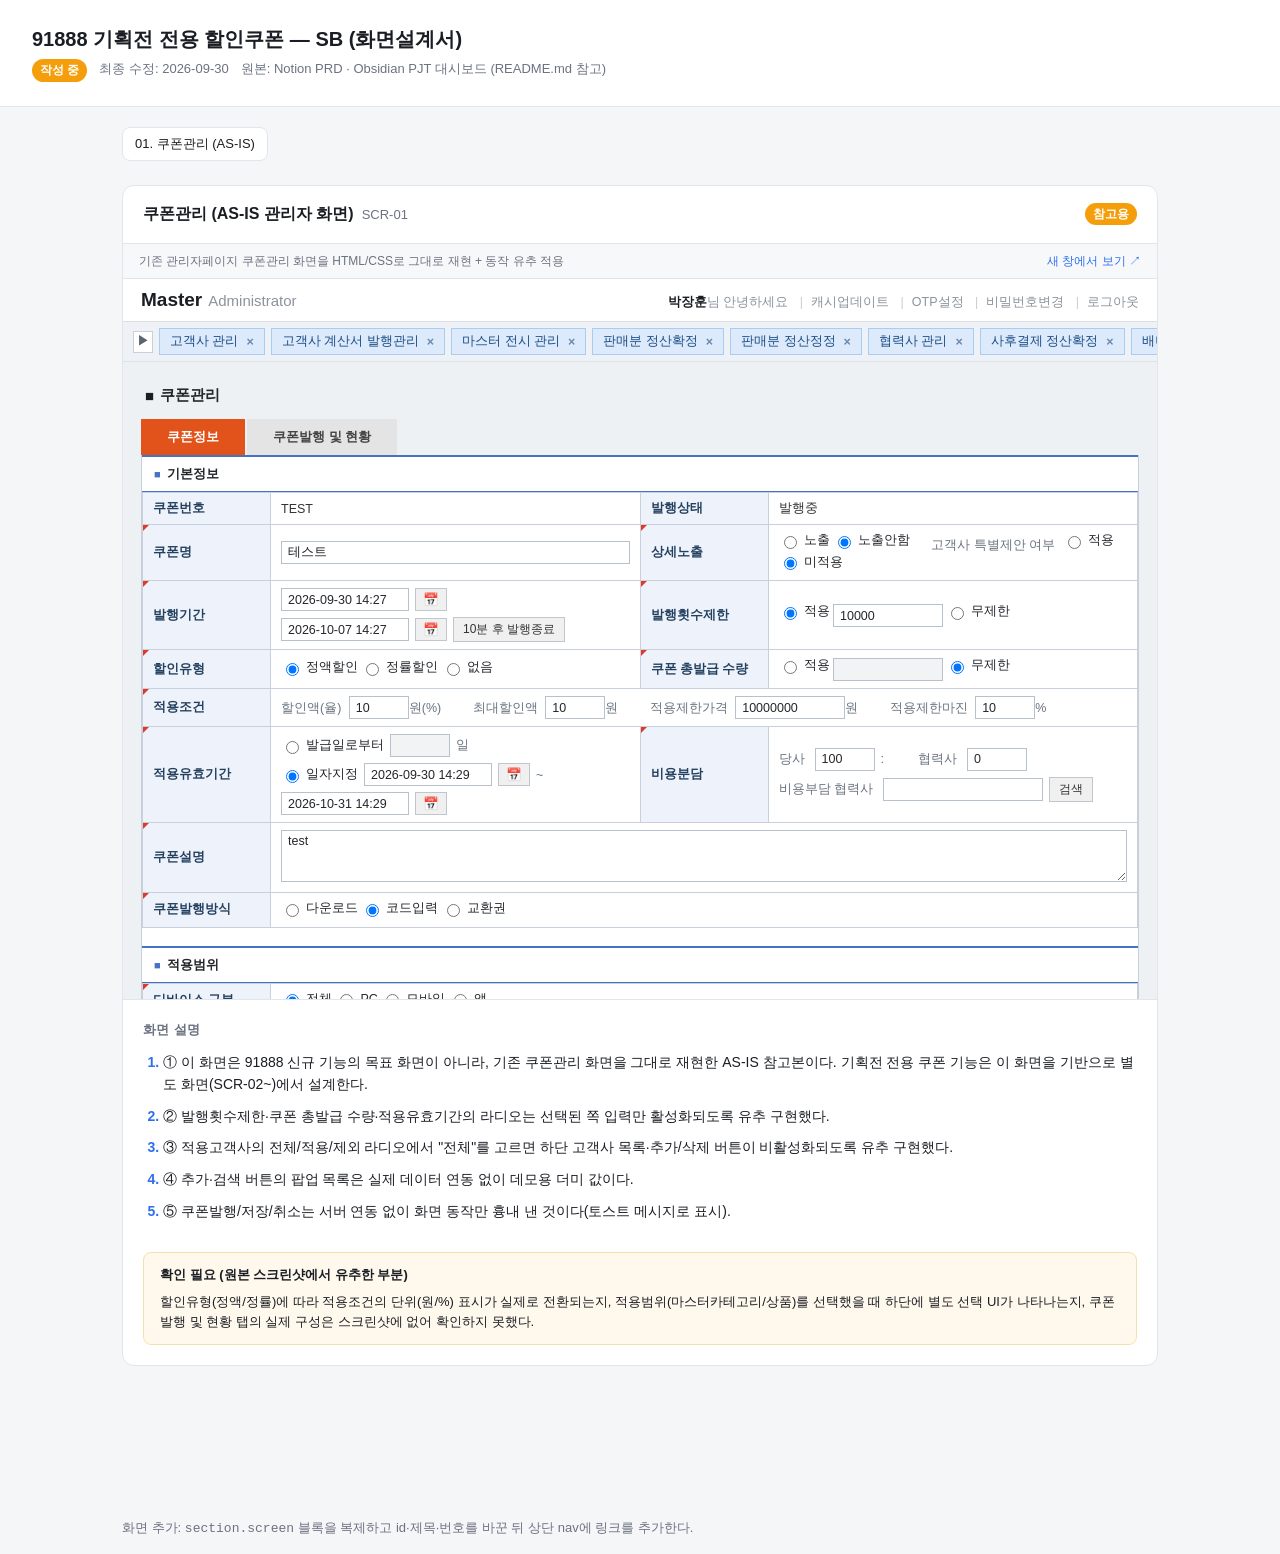
==== 91888 기획전 쿠폰/index.html @ ba0c76e5 "Add 쿠폰관리 AS-IS screen replica for 91888 SB Co-Authored-By: Claude Sonnet 5 <noreply@anthropic.com>" ====
<!DOCTYPE html>
<html lang="ko">
<head>
<meta charset="UTF-8">
<meta name="viewport" content="width=device-width, initial-scale=1.0">
<title>91888 기획전 전용 할인쿠폰 — SB</title>
<style>
  :root {
    --ink: #1a1d23;
    --sub: #6b7280;
    --line: #e2e5ea;
    --bg: #f5f6f8;
    --card: #ffffff;
    --accent: #2f6fed;
    --badge-draft: #f59e0b;
    --badge-review: #2f6fed;
    --badge-done: #16a34a;
  }
  * { box-sizing: border-box; }
  body {
    margin: 0;
    font-family: -apple-system, "Segoe UI", "Malgun Gothic", sans-serif;
    color: var(--ink);
    background: var(--bg);
    line-height: 1.55;
  }
  header.doc-head {
    background: var(--card);
    border-bottom: 1px solid var(--line);
    padding: 24px 32px;
    position: sticky;
    top: 0;
    z-index: 10;
  }
  header.doc-head h1 { margin: 0 0 4px; font-size: 20px; }
  header.doc-head .meta { color: var(--sub); font-size: 13px; display: flex; gap: 12px; flex-wrap: wrap; }
  .badge {
    display: inline-block;
    padding: 2px 8px;
    border-radius: 999px;
    font-size: 12px;
    font-weight: 600;
    color: #fff;
    background: var(--badge-draft);
  }
  nav.screen-index {
    max-width: 1100px;
    margin: 20px auto 0;
    padding: 0 32px;
  }
  nav.screen-index ol {
    display: flex;
    gap: 8px;
    flex-wrap: wrap;
    list-style: none;
    padding: 0;
    margin: 0 0 24px;
  }
  nav.screen-index a {
    display: inline-block;
    padding: 6px 12px;
    background: var(--card);
    border: 1px solid var(--line);
    border-radius: 8px;
    color: var(--ink);
    text-decoration: none;
    font-size: 13px;
  }
  nav.screen-index a:hover { border-color: var(--accent); color: var(--accent); }

  main { max-width: 1100px; margin: 0 auto; padding: 0 32px 80px; }

  section.screen {
    background: var(--card);
    border: 1px solid var(--line);
    border-radius: 12px;
    margin-bottom: 32px;
    scroll-margin-top: 100px;
    overflow: hidden;
  }
  .screen-header {
    display: flex;
    align-items: center;
    justify-content: space-between;
    padding: 16px 20px;
    border-bottom: 1px solid var(--line);
  }
  .screen-header .title { font-size: 16px; font-weight: 700; }
  .screen-header .id { color: var(--sub); font-size: 13px; margin-left: 8px; font-weight: 400; }
  .screen-body {
    display: grid;
    grid-template-columns: 1.4fr 1fr;
    gap: 0;
  }
  @media (max-width: 860px) {
    .screen-body { grid-template-columns: 1fr; }
  }
  .mockup {
    padding: 20px;
    border-right: 1px solid var(--line);
    display: flex;
    align-items: center;
    justify-content: center;
    min-height: 320px;
  }
  .mockup-placeholder {
    width: 100%;
    height: 100%;
    min-height: 280px;
    border: 2px dashed var(--line);
    border-radius: 8px;
    display: flex;
    align-items: center;
    justify-content: center;
    color: var(--sub);
    font-size: 13px;
    text-align: center;
    padding: 16px;
  }
  .mockup img { max-width: 100%; border-radius: 6px; display: block; }

  .screen-body.full { display: block; }
  .mockup.full-width {
    border-right: none;
    border-bottom: 1px solid var(--line);
    padding: 0;
    min-height: 0;
    display: block;
  }
  .mockup.full-width iframe {
    width: 100%;
    height: 720px;
    border: none;
    display: block;
    background: #fff;
  }
  .mockup-toolbar {
    display: flex;
    justify-content: space-between;
    align-items: center;
    padding: 8px 16px;
    background: #f7f8fa;
    border-bottom: 1px solid var(--line);
    font-size: 12px;
    color: var(--sub);
  }
  .mockup-toolbar a { color: var(--accent); text-decoration: none; }
  .mockup-toolbar a:hover { text-decoration: underline; }

  .notes { padding: 20px; }
  .notes h3 { margin: 0 0 12px; font-size: 13px; color: var(--sub); font-weight: 600; text-transform: uppercase; letter-spacing: 0.03em; }
  .notes ol { margin: 0; padding-left: 20px; }
  .notes li { margin-bottom: 10px; font-size: 14px; }
  .notes li::marker { font-weight: 700; color: var(--accent); }

  .exceptions {
    margin: 0 20px 20px;
    padding: 12px 16px;
    background: #fff8ec;
    border: 1px solid #f4dfae;
    border-radius: 8px;
    font-size: 13px;
  }
  .exceptions strong { display: block; margin-bottom: 6px; }

  .howto {
    max-width: 1100px;
    margin: 24px auto 0;
    padding: 16px 32px;
    color: var(--sub);
    font-size: 13px;
  }
</style>
</head>
<body>

<header class="doc-head">
  <h1>91888 기획전 전용 할인쿠폰 — SB (화면설계서)</h1>
  <div class="meta">
    <span class="badge">작성 중</span>
    <span>최종 수정: 2026-09-30</span>
    <span>원본: Notion PRD · Obsidian PJT 대시보드 (README.md 참고)</span>
  </div>
</header>

<nav class="screen-index">
  <ol>
    <li><a href="#screen-01">01. 쿠폰관리 (AS-IS)</a></li>
  </ol>
</nav>

<main>

  <section class="screen" id="screen-01">
    <div class="screen-header">
      <div><span class="title">쿠폰관리 (AS-IS 관리자 화면)</span><span class="id">SCR-01</span></div>
      <span class="badge">참고용</span>
    </div>
    <div class="screen-body full">
      <div class="mockup full-width">
        <div class="mockup-toolbar">
          <span>기존 관리자페이지 쿠폰관리 화면을 HTML/CSS로 그대로 재현 + 동작 유추 적용</span>
          <a href="screens/쿠폰관리.html" target="_blank" rel="noopener">새 창에서 보기 ↗</a>
        </div>
        <iframe src="screens/쿠폰관리.html" loading="lazy"></iframe>
      </div>
      <div class="notes">
        <h3>화면 설명</h3>
        <ol>
          <li>① 이 화면은 91888 신규 기능의 목표 화면이 아니라, 기존 쿠폰관리 화면을 그대로 재현한 AS-IS 참고본이다. 기획전 전용 쿠폰 기능은 이 화면을 기반으로 별도 화면(SCR-02~)에서 설계한다.</li>
          <li>② 발행횟수제한·쿠폰 총발급 수량·적용유효기간의 라디오는 선택된 쪽 입력만 활성화되도록 유추 구현했다.</li>
          <li>③ 적용고객사의 전체/적용/제외 라디오에서 "전체"를 고르면 하단 고객사 목록·추가/삭제 버튼이 비활성화되도록 유추 구현했다.</li>
          <li>④ 추가·검색 버튼의 팝업 목록은 실제 데이터 연동 없이 데모용 더미 값이다.</li>
          <li>⑤ 쿠폰발행/저장/취소는 서버 연동 없이 화면 동작만 흉내 낸 것이다(토스트 메시지로 표시).</li>
        </ol>
      </div>
    </div>
    <div class="exceptions">
      <strong>확인 필요 (원본 스크린샷에서 유추한 부분)</strong>
      할인유형(정액/정률)에 따라 적용조건의 단위(원/%) 표시가 실제로 전환되는지, 적용범위(마스터카테고리/상품)를 선택했을 때 하단에 별도 선택 UI가 나타나는지, 쿠폰발행 및 현황 탭의 실제 구성은 스크린샷에 없어 확인하지 못했다.
    </div>
  </section>

  <!--
    화면 추가 방법: 위 <section class="screen" id="screen-01">...</section> 블록 전체를
    복제해 id를 screen-02, screen-03 순으로 바꾸고 nav의 <li><a href="#screen-02">...</a></li>도 추가한다.
  -->

</main>

<p class="howto">
  화면 추가: <code>section.screen</code> 블록을 복제하고 id·제목·번호를 바꾼 뒤 상단 nav에 링크를 추가한다.
</p>

</body>
</html>
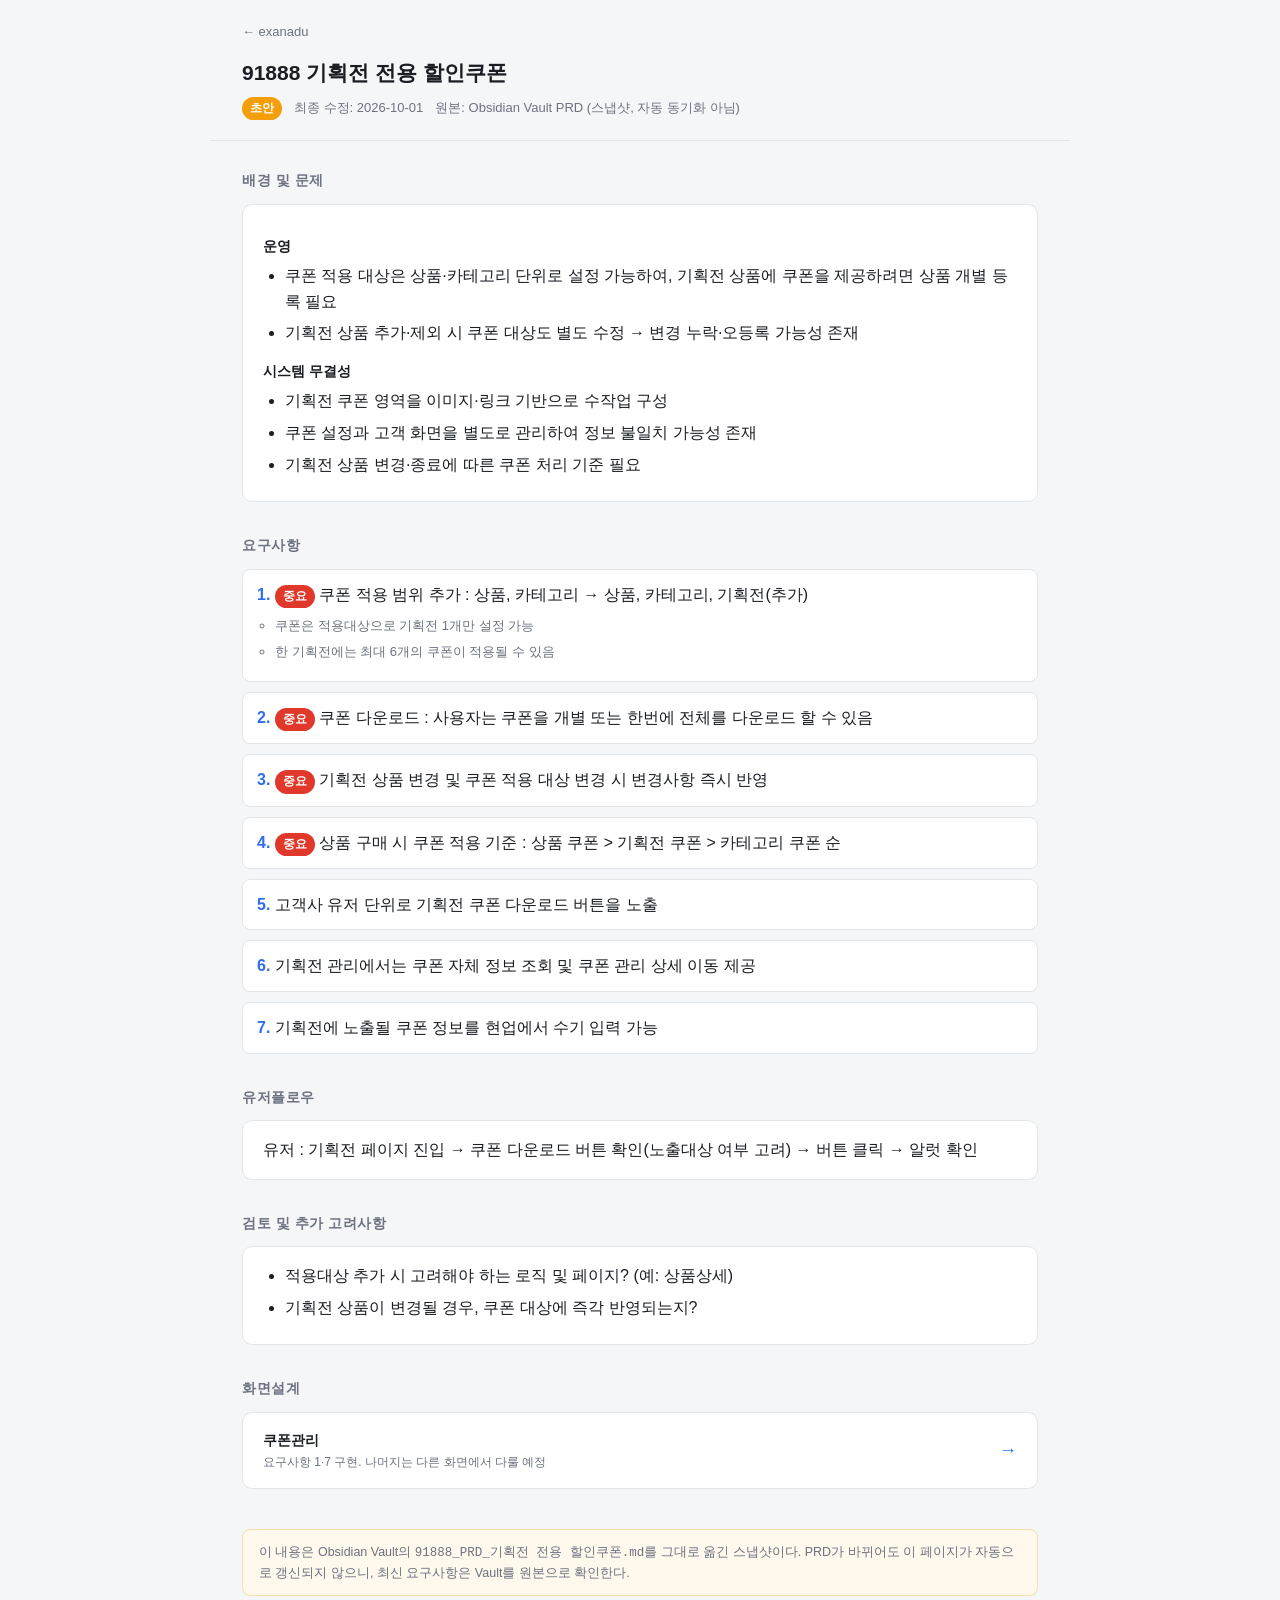
==== commit 6160caa6: "Rebuild 91888 project index.html as PRD overview + 화면설계 list - Replace iframe/notes/exceptions scaff" ====
--- a/91888 기획전 쿠폰/index.html
+++ b/91888 기획전 쿠폰/index.html
@@ -3,7 +3,7 @@
 <head>
 <meta charset="UTF-8">
 <meta name="viewport" content="width=device-width, initial-scale=1.0">
-<title>91888 기획전 전용 할인쿠폰 — SB</title>
+<title>91888 기획전 전용 할인쿠폰 — PRD</title>
 <style>
   :root {
     --ink: #1a1d23;
@@ -13,8 +13,7 @@
     --card: #ffffff;
     --accent: #2f6fed;
     --badge-draft: #f59e0b;
-    --badge-review: #2f6fed;
-    --badge-done: #16a34a;
+    --badge-important: #e0392c;
   }
   * { box-sizing: border-box; }
   body {
@@ -22,18 +21,28 @@
     font-family: -apple-system, "Segoe UI", "Malgun Gothic", sans-serif;
     color: var(--ink);
     background: var(--bg);
-    line-height: 1.55;
-  }
+    line-height: 1.6;
+  }
+
+  .back-bar { max-width: 860px; margin: 0 auto; padding: 18px 32px 0; }
+  .back-bar a {
+    color: var(--sub);
+    text-decoration: none;
+    font-size: 13px;
+    display: inline-flex;
+    align-items: center;
+    gap: 6px;
+  }
+  .back-bar a:hover { color: var(--accent); }
+
   header.doc-head {
-    background: var(--card);
+    max-width: 860px;
+    margin: 0 auto;
+    padding: 12px 32px 20px;
     border-bottom: 1px solid var(--line);
-    padding: 24px 32px;
-    position: sticky;
-    top: 0;
-    z-index: 10;
-  }
-  header.doc-head h1 { margin: 0 0 4px; font-size: 20px; }
-  header.doc-head .meta { color: var(--sub); font-size: 13px; display: flex; gap: 12px; flex-wrap: wrap; }
+  }
+  header.doc-head h1 { margin: 0 0 8px; font-size: 21px; }
+  header.doc-head .meta { color: var(--sub); font-size: 13px; display: flex; gap: 12px; flex-wrap: wrap; align-items: center; }
   .badge {
     display: inline-block;
     padding: 2px 8px;
@@ -43,194 +52,155 @@
     color: #fff;
     background: var(--badge-draft);
   }
-  nav.screen-index {
-    max-width: 1100px;
-    margin: 20px auto 0;
-    padding: 0 32px;
-  }
-  nav.screen-index ol {
-    display: flex;
-    gap: 8px;
-    flex-wrap: wrap;
-    list-style: none;
-    padding: 0;
-    margin: 0 0 24px;
-  }
-  nav.screen-index a {
-    display: inline-block;
-    padding: 6px 12px;
+  .badge.important { background: var(--badge-important); }
+
+  main { max-width: 860px; margin: 0 auto; padding: 28px 32px 80px; }
+  main section { margin-bottom: 32px; }
+  main h2 { font-size: 14px; color: var(--sub); text-transform: uppercase; letter-spacing: .04em; margin: 0 0 12px; }
+  main h3 { font-size: 14px; margin: 14px 0 6px; }
+  main ul, main ol { margin: 0 0 8px; padding-left: 22px; }
+  main li { margin-bottom: 6px; }
+  main li li { font-size: 13px; color: var(--sub); }
+
+  .req-list { list-style: none; padding-left: 0; counter-reset: req; }
+  .req-item {
+    counter-increment: req;
     background: var(--card);
     border: 1px solid var(--line);
     border-radius: 8px;
-    color: var(--ink);
-    text-decoration: none;
-    font-size: 13px;
-  }
-  nav.screen-index a:hover { border-color: var(--accent); color: var(--accent); }
-
-  main { max-width: 1100px; margin: 0 auto; padding: 0 32px 80px; }
-
-  section.screen {
+    padding: 12px 14px;
+    margin-bottom: 10px;
+  }
+  .req-item::before {
+    content: counter(req) ". ";
+    font-weight: 700;
+    color: var(--accent);
+  }
+  .req-item ul { margin: 8px 0 0; padding-left: 18px; }
+  .req-item ul li { font-size: 13px; color: var(--sub); }
+
+  .card {
     background: var(--card);
     border: 1px solid var(--line);
-    border-radius: 12px;
-    margin-bottom: 32px;
-    scroll-margin-top: 100px;
-    overflow: hidden;
-  }
-  .screen-header {
+    border-radius: 10px;
+    padding: 16px 20px;
+  }
+
+  .screens-list { display: flex; flex-direction: column; gap: 10px; }
+  .screens-link {
     display: flex;
     align-items: center;
     justify-content: space-between;
+    gap: 16px;
+    background: var(--card);
+    border: 1px solid var(--line);
+    border-radius: 10px;
     padding: 16px 20px;
-    border-bottom: 1px solid var(--line);
-  }
-  .screen-header .title { font-size: 16px; font-weight: 700; }
-  .screen-header .id { color: var(--sub); font-size: 13px; margin-left: 8px; font-weight: 400; }
-  .screen-body {
-    display: grid;
-    grid-template-columns: 1.4fr 1fr;
-    gap: 0;
-  }
-  @media (max-width: 860px) {
-    .screen-body { grid-template-columns: 1fr; }
-  }
-  .mockup {
-    padding: 20px;
-    border-right: 1px solid var(--line);
-    display: flex;
-    align-items: center;
-    justify-content: center;
-    min-height: 320px;
-  }
-  .mockup-placeholder {
-    width: 100%;
-    height: 100%;
-    min-height: 280px;
-    border: 2px dashed var(--line);
-    border-radius: 8px;
-    display: flex;
-    align-items: center;
-    justify-content: center;
-    color: var(--sub);
-    font-size: 13px;
-    text-align: center;
-    padding: 16px;
-  }
-  .mockup img { max-width: 100%; border-radius: 6px; display: block; }
-
-  .screen-body.full { display: block; }
-  .mockup.full-width {
-    border-right: none;
-    border-bottom: 1px solid var(--line);
-    padding: 0;
-    min-height: 0;
-    display: block;
-  }
-  .mockup.full-width iframe {
-    width: 100%;
-    height: 720px;
-    border: none;
-    display: block;
-    background: #fff;
-  }
-  .mockup-toolbar {
-    display: flex;
-    justify-content: space-between;
-    align-items: center;
-    padding: 8px 16px;
-    background: #f7f8fa;
-    border-bottom: 1px solid var(--line);
-    font-size: 12px;
-    color: var(--sub);
-  }
-  .mockup-toolbar a { color: var(--accent); text-decoration: none; }
-  .mockup-toolbar a:hover { text-decoration: underline; }
-
-  .notes { padding: 20px; }
-  .notes h3 { margin: 0 0 12px; font-size: 13px; color: var(--sub); font-weight: 600; text-transform: uppercase; letter-spacing: 0.03em; }
-  .notes ol { margin: 0; padding-left: 20px; }
-  .notes li { margin-bottom: 10px; font-size: 14px; }
-  .notes li::marker { font-weight: 700; color: var(--accent); }
-
-  .exceptions {
-    margin: 0 20px 20px;
+    text-decoration: none;
+    color: inherit;
+  }
+  .screens-link:hover { border-color: var(--accent); }
+  .screens-link .name { font-weight: 700; font-size: 14px; }
+  .screens-link .sub { color: var(--sub); font-size: 12px; margin-top: 2px; }
+  .screens-link .arrow { color: var(--accent); font-size: 18px; }
+
+  .source-note {
+    margin-top: 40px;
     padding: 12px 16px;
     background: #fff8ec;
     border: 1px solid #f4dfae;
     border-radius: 8px;
-    font-size: 13px;
-  }
-  .exceptions strong { display: block; margin-bottom: 6px; }
-
-  .howto {
-    max-width: 1100px;
-    margin: 24px auto 0;
-    padding: 16px 32px;
+    font-size: 12.5px;
     color: var(--sub);
-    font-size: 13px;
   }
 </style>
 </head>
 <body>
 
+<div class="back-bar"><a href="../index.html">← exanadu</a></div>
+
 <header class="doc-head">
-  <h1>91888 기획전 전용 할인쿠폰 — SB (화면설계서)</h1>
+  <h1>91888 기획전 전용 할인쿠폰</h1>
   <div class="meta">
-    <span class="badge">작성 중</span>
-    <span>최종 수정: 2026-09-30</span>
-    <span>원본: Notion PRD · Obsidian PJT 대시보드 (README.md 참고)</span>
+    <span class="badge">초안</span>
+    <span>최종 수정: 2026-10-01</span>
+    <span>원본: Obsidian Vault PRD (스냅샷, 자동 동기화 아님)</span>
   </div>
 </header>
 
-<nav class="screen-index">
-  <ol>
-    <li><a href="#screen-01">01. 쿠폰관리 (AS-IS)</a></li>
-  </ol>
-</nav>
-
 <main>
 
-  <section class="screen" id="screen-01">
-    <div class="screen-header">
-      <div><span class="title">쿠폰관리 (AS-IS 관리자 화면)</span><span class="id">SCR-01</span></div>
-      <span class="badge">참고용</span>
-    </div>
-    <div class="screen-body full">
-      <div class="mockup full-width">
-        <div class="mockup-toolbar">
-          <span>기존 관리자페이지 쿠폰관리 화면을 HTML/CSS로 그대로 재현 + 동작 유추 적용</span>
-          <a href="screens/쿠폰관리.html" target="_blank" rel="noopener">새 창에서 보기 ↗</a>
+  <section>
+    <h2>배경 및 문제</h2>
+    <div class="card">
+      <h3>운영</h3>
+      <ul>
+        <li>쿠폰 적용 대상은 상품·카테고리 단위로 설정 가능하여, 기획전 상품에 쿠폰을 제공하려면 상품 개별 등록 필요</li>
+        <li>기획전 상품 추가·제외 시 쿠폰 대상도 별도 수정 → 변경 누락·오등록 가능성 존재</li>
+      </ul>
+      <h3>시스템 무결성</h3>
+      <ul>
+        <li>기획전 쿠폰 영역을 이미지·링크 기반으로 수작업 구성</li>
+        <li>쿠폰 설정과 고객 화면을 별도로 관리하여 정보 불일치 가능성 존재</li>
+        <li>기획전 상품 변경·종료에 따른 쿠폰 처리 기준 필요</li>
+      </ul>
+    </div>
+  </section>
+
+  <section>
+    <h2>요구사항</h2>
+    <ol class="req-list">
+      <li class="req-item">
+        <span class="badge important">중요</span> 쿠폰 적용 범위 추가 : 상품, 카테고리 → 상품, 카테고리, 기획전(추가)
+        <ul>
+          <li>쿠폰은 적용대상으로 기획전 1개만 설정 가능</li>
+          <li>한 기획전에는 최대 6개의 쿠폰이 적용될 수 있음</li>
+        </ul>
+      </li>
+      <li class="req-item"><span class="badge important">중요</span> 쿠폰 다운로드 : 사용자는 쿠폰을 개별 또는 한번에 전체를 다운로드 할 수 있음</li>
+      <li class="req-item"><span class="badge important">중요</span> 기획전 상품 변경 및 쿠폰 적용 대상 변경 시 변경사항 즉시 반영</li>
+      <li class="req-item"><span class="badge important">중요</span> 상품 구매 시 쿠폰 적용 기준 : 상품 쿠폰 &gt; 기획전 쿠폰 &gt; 카테고리 쿠폰 순</li>
+      <li class="req-item">고객사 유저 단위로 기획전 쿠폰 다운로드 버튼을 노출</li>
+      <li class="req-item">기획전 관리에서는 쿠폰 자체 정보 조회 및 쿠폰 관리 상세 이동 제공</li>
+      <li class="req-item">기획전에 노출될 쿠폰 정보를 현업에서 수기 입력 가능</li>
+    </ol>
+  </section>
+
+  <section>
+    <h2>유저플로우</h2>
+    <div class="card">
+      유저 : 기획전 페이지 진입 → 쿠폰 다운로드 버튼 확인(노출대상 여부 고려) → 버튼 클릭 → 알럿 확인
+    </div>
+  </section>
+
+  <section>
+    <h2>검토 및 추가 고려사항</h2>
+    <div class="card">
+      <ul>
+        <li>적용대상 추가 시 고려해야 하는 로직 및 페이지? (예: 상품상세)</li>
+        <li>기획전 상품이 변경될 경우, 쿠폰 대상에 즉각 반영되는지?</li>
+      </ul>
+    </div>
+  </section>
+
+  <section>
+    <h2>화면설계</h2>
+    <div class="screens-list">
+      <a class="screens-link" href="screens/쿠폰관리.html">
+        <div>
+          <div class="name">쿠폰관리</div>
+          <div class="sub">요구사항 1·7 구현. 나머지는 다른 화면에서 다룰 예정</div>
         </div>
-        <iframe src="screens/쿠폰관리.html" loading="lazy"></iframe>
-      </div>
-      <div class="notes">
-        <h3>화면 설명</h3>
-        <ol>
-          <li>① 이 화면은 91888 신규 기능의 목표 화면이 아니라, 기존 쿠폰관리 화면을 그대로 재현한 AS-IS 참고본이다. 기획전 전용 쿠폰 기능은 이 화면을 기반으로 별도 화면(SCR-02~)에서 설계한다.</li>
-          <li>② 발행횟수제한·쿠폰 총발급 수량·적용유효기간의 라디오는 선택된 쪽 입력만 활성화되도록 유추 구현했다.</li>
-          <li>③ 적용고객사의 전체/적용/제외 라디오에서 "전체"를 고르면 하단 고객사 목록·추가/삭제 버튼이 비활성화되도록 유추 구현했다.</li>
-          <li>④ 추가·검색 버튼의 팝업 목록은 실제 데이터 연동 없이 데모용 더미 값이다.</li>
-          <li>⑤ 쿠폰발행/저장/취소는 서버 연동 없이 화면 동작만 흉내 낸 것이다(토스트 메시지로 표시).</li>
-        </ol>
-      </div>
-    </div>
-    <div class="exceptions">
-      <strong>확인 필요 (원본 스크린샷에서 유추한 부분)</strong>
-      할인유형(정액/정률)에 따라 적용조건의 단위(원/%) 표시가 실제로 전환되는지, 적용범위(마스터카테고리/상품)를 선택했을 때 하단에 별도 선택 UI가 나타나는지, 쿠폰발행 및 현황 탭의 실제 구성은 스크린샷에 없어 확인하지 못했다.
-    </div>
-  </section>
-
-  <!--
-    화면 추가 방법: 위 <section class="screen" id="screen-01">...</section> 블록 전체를
-    복제해 id를 screen-02, screen-03 순으로 바꾸고 nav의 <li><a href="#screen-02">...</a></li>도 추가한다.
-  -->
+        <span class="arrow">→</span>
+      </a>
+    </div>
+  </section>
+
+  <p class="source-note">
+    이 내용은 Obsidian Vault의 <code>91888_PRD_기획전 전용 할인쿠폰.md</code>를 그대로 옮긴 스냅샷이다. PRD가 바뀌어도 이 페이지가 자동으로 갱신되지 않으니, 최신 요구사항은 Vault를 원본으로 확인한다.
+  </p>
 
 </main>
-
-<p class="howto">
-  화면 추가: <code>section.screen</code> 블록을 복제하고 id·제목·번호를 바꾼 뒤 상단 nav에 링크를 추가한다.
-</p>
 
 </body>
 </html>
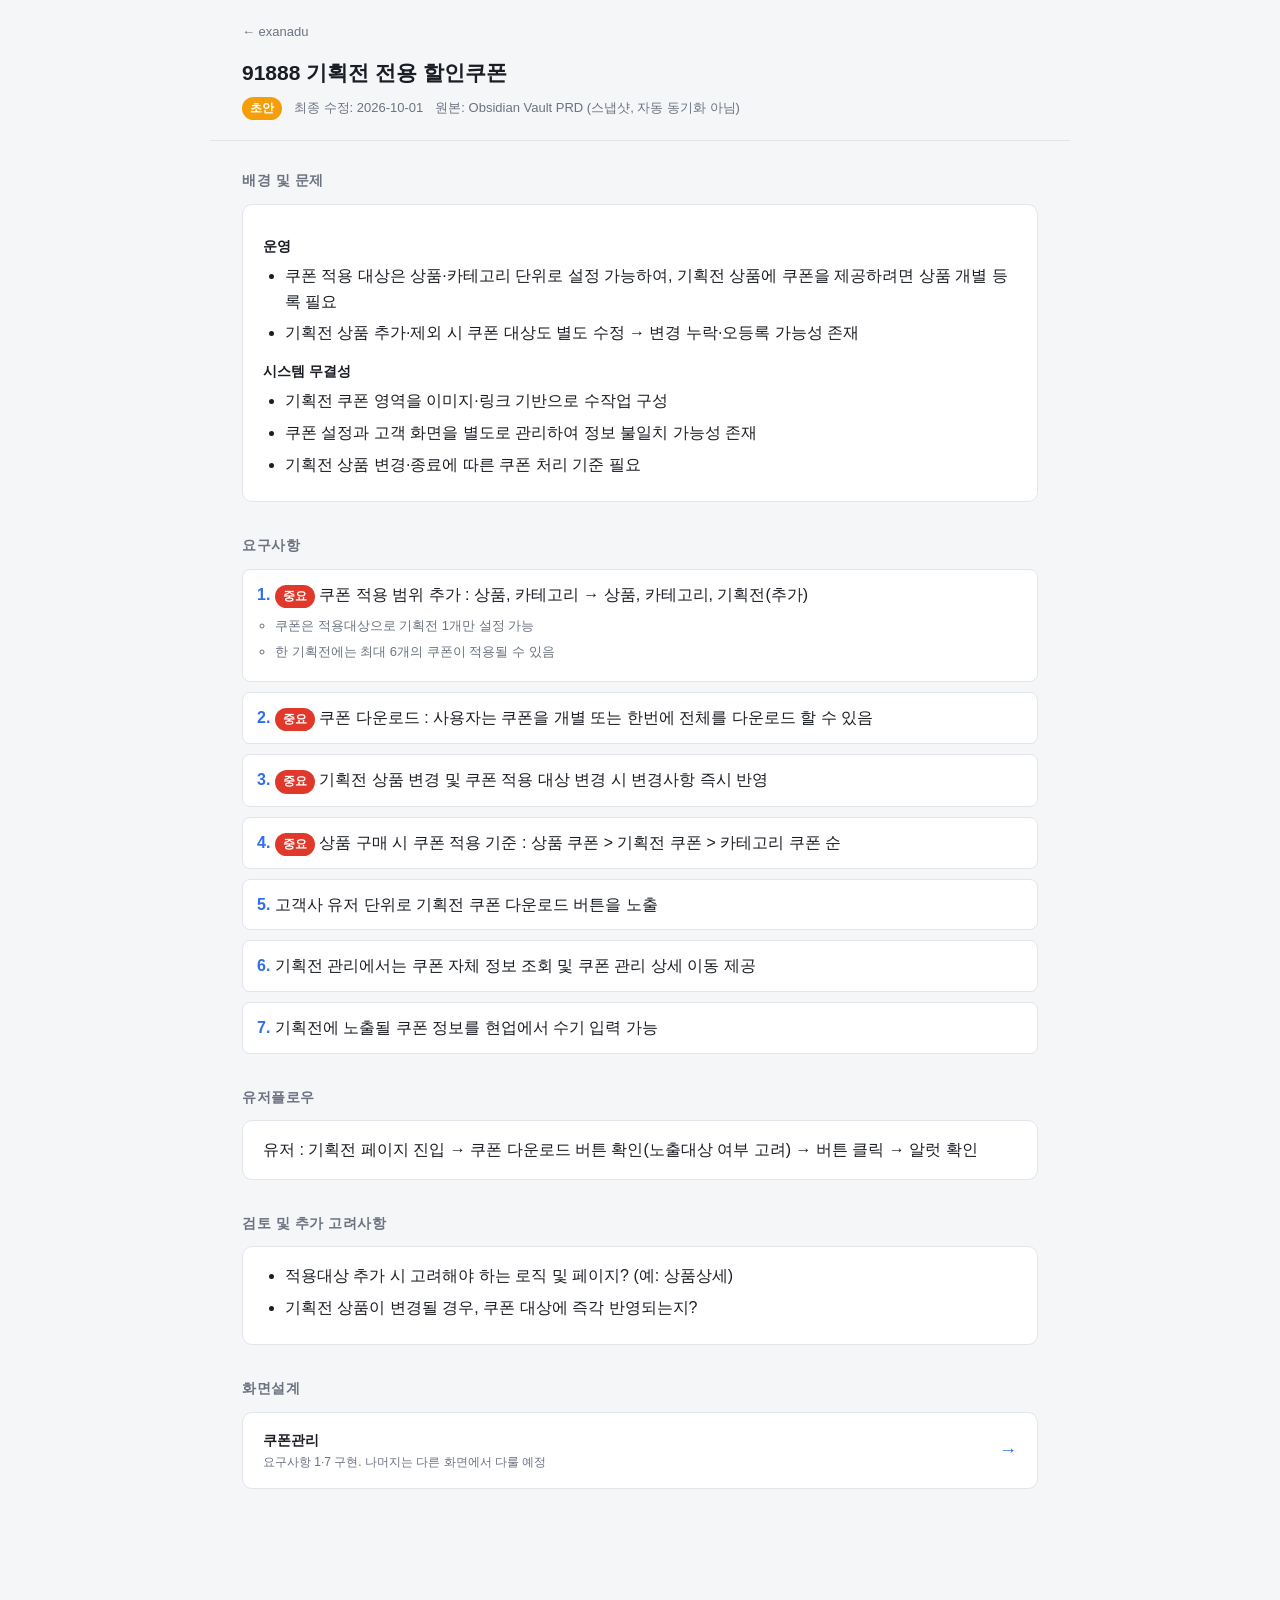
==== commit 7efbda83: "Remove PRD snapshot disclaimer note from 91888 index.html Co-Authored-By: Claude Sonnet 5 <noreply@a" ====
--- a/91888 기획전 쿠폰/index.html
+++ b/91888 기획전 쿠폰/index.html
@@ -104,15 +104,6 @@
   .screens-link .sub { color: var(--sub); font-size: 12px; margin-top: 2px; }
   .screens-link .arrow { color: var(--accent); font-size: 18px; }
 
-  .source-note {
-    margin-top: 40px;
-    padding: 12px 16px;
-    background: #fff8ec;
-    border: 1px solid #f4dfae;
-    border-radius: 8px;
-    font-size: 12.5px;
-    color: var(--sub);
-  }
 </style>
 </head>
 <body>
@@ -196,9 +187,6 @@
     </div>
   </section>
 
-  <p class="source-note">
-    이 내용은 Obsidian Vault의 <code>91888_PRD_기획전 전용 할인쿠폰.md</code>를 그대로 옮긴 스냅샷이다. PRD가 바뀌어도 이 페이지가 자동으로 갱신되지 않으니, 최신 요구사항은 Vault를 원본으로 확인한다.
-  </p>
 
 </main>
 
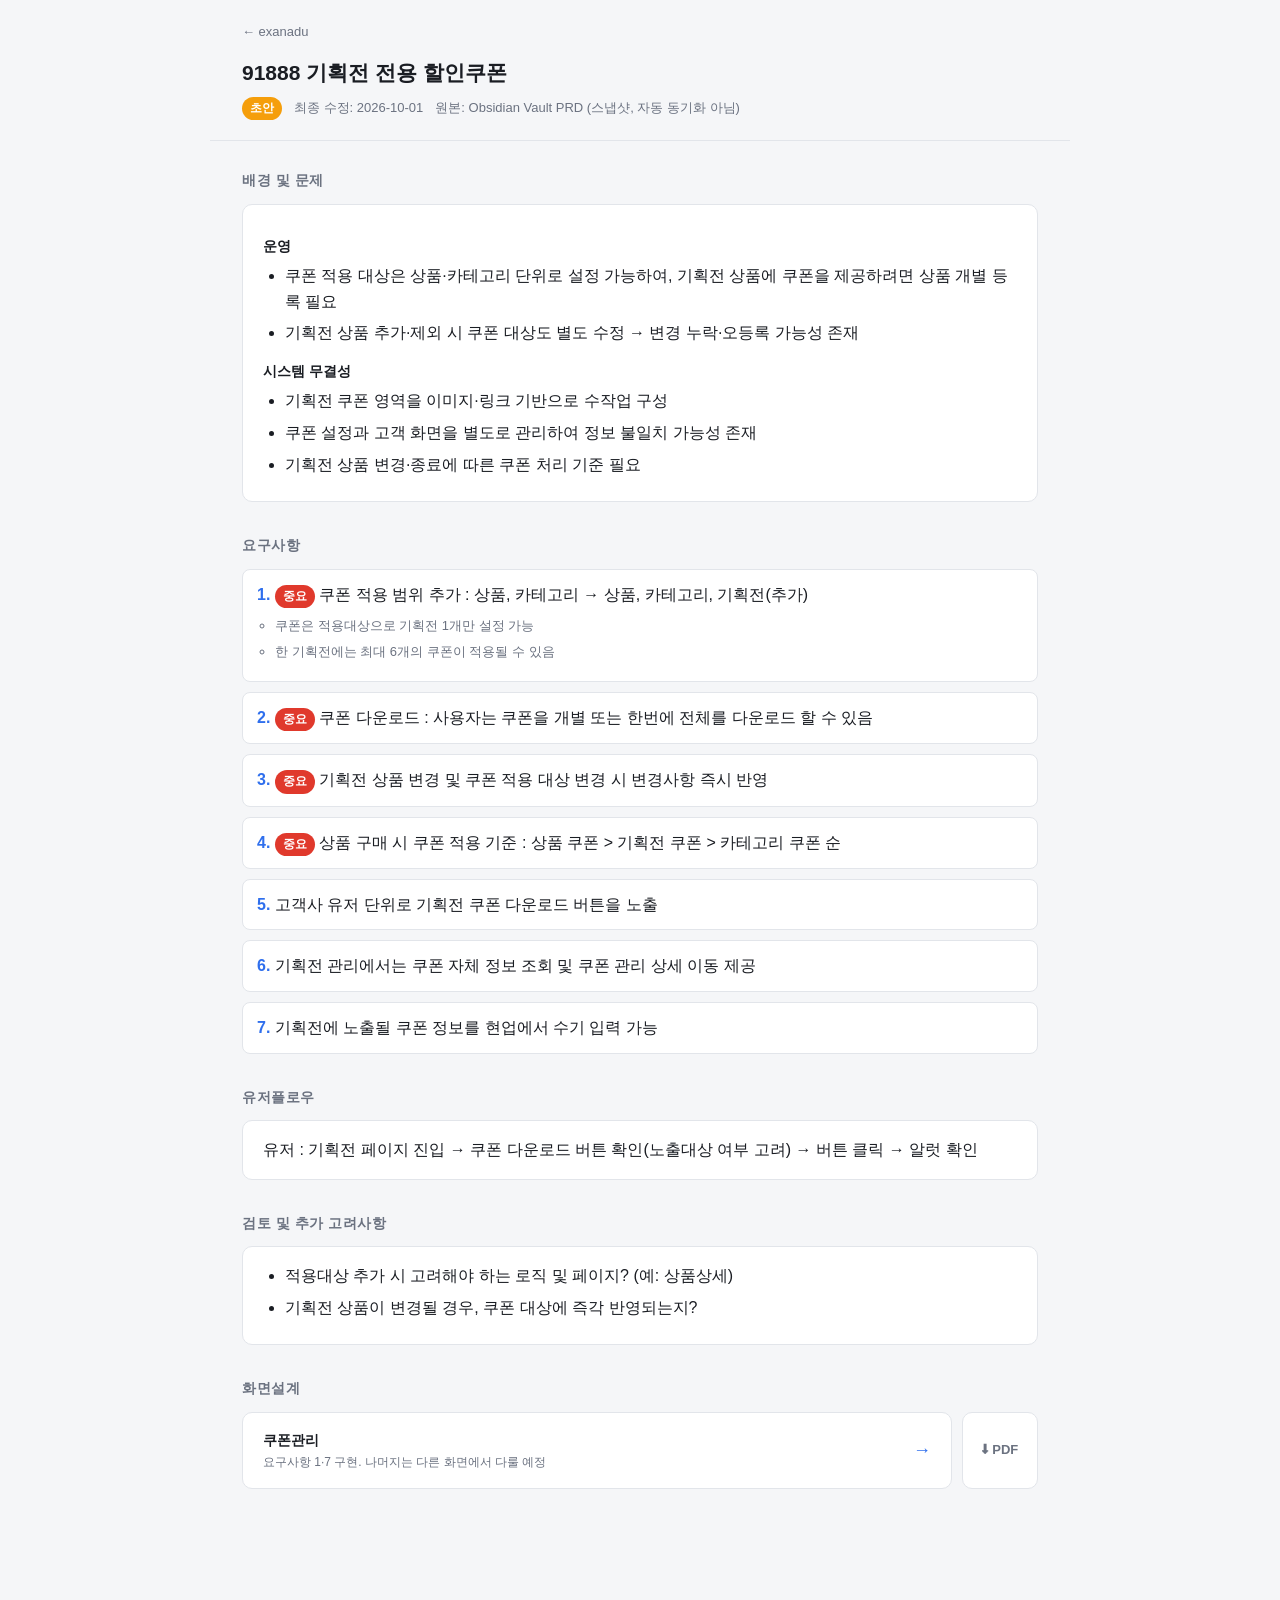
==== commit dc13bbfa: "Add PDF download via browser print mode for SB screens ?print=1 on a screen URL numbers all markers," ====
--- a/91888 기획전 쿠폰/index.html
+++ b/91888 기획전 쿠폰/index.html
@@ -87,7 +87,9 @@
   }
 
   .screens-list { display: flex; flex-direction: column; gap: 10px; }
+  .screens-row { display: flex; align-items: stretch; gap: 10px; }
   .screens-link {
+    flex: 1 1 auto;
     display: flex;
     align-items: center;
     justify-content: space-between;
@@ -103,6 +105,23 @@
   .screens-link .name { font-weight: 700; font-size: 14px; }
   .screens-link .sub { color: var(--sub); font-size: 12px; margin-top: 2px; }
   .screens-link .arrow { color: var(--accent); font-size: 18px; }
+
+  .pdf-btn {
+    flex: 0 0 auto;
+    display: flex;
+    align-items: center;
+    justify-content: center;
+    min-width: 76px;
+    background: var(--card);
+    border: 1px solid var(--line);
+    border-radius: 10px;
+    text-decoration: none;
+    color: var(--sub);
+    font-size: 13px;
+    font-weight: 600;
+    gap: 4px;
+  }
+  .pdf-btn:hover { border-color: var(--accent); color: var(--accent); }
 
 </style>
 </head>
@@ -177,13 +196,16 @@
   <section>
     <h2>화면설계</h2>
     <div class="screens-list">
-      <a class="screens-link" href="screens/쿠폰관리.html">
-        <div>
-          <div class="name">쿠폰관리</div>
-          <div class="sub">요구사항 1·7 구현. 나머지는 다른 화면에서 다룰 예정</div>
-        </div>
-        <span class="arrow">→</span>
-      </a>
+      <div class="screens-row">
+        <a class="screens-link" href="screens/쿠폰관리.html">
+          <div>
+            <div class="name">쿠폰관리</div>
+            <div class="sub">요구사항 1·7 구현. 나머지는 다른 화면에서 다룰 예정</div>
+          </div>
+          <span class="arrow">→</span>
+        </a>
+        <a class="pdf-btn" href="screens/쿠폰관리.html?print=1" target="_blank" rel="noopener" title="PDF로 다운로드">⬇ PDF</a>
+      </div>
     </div>
   </section>
 
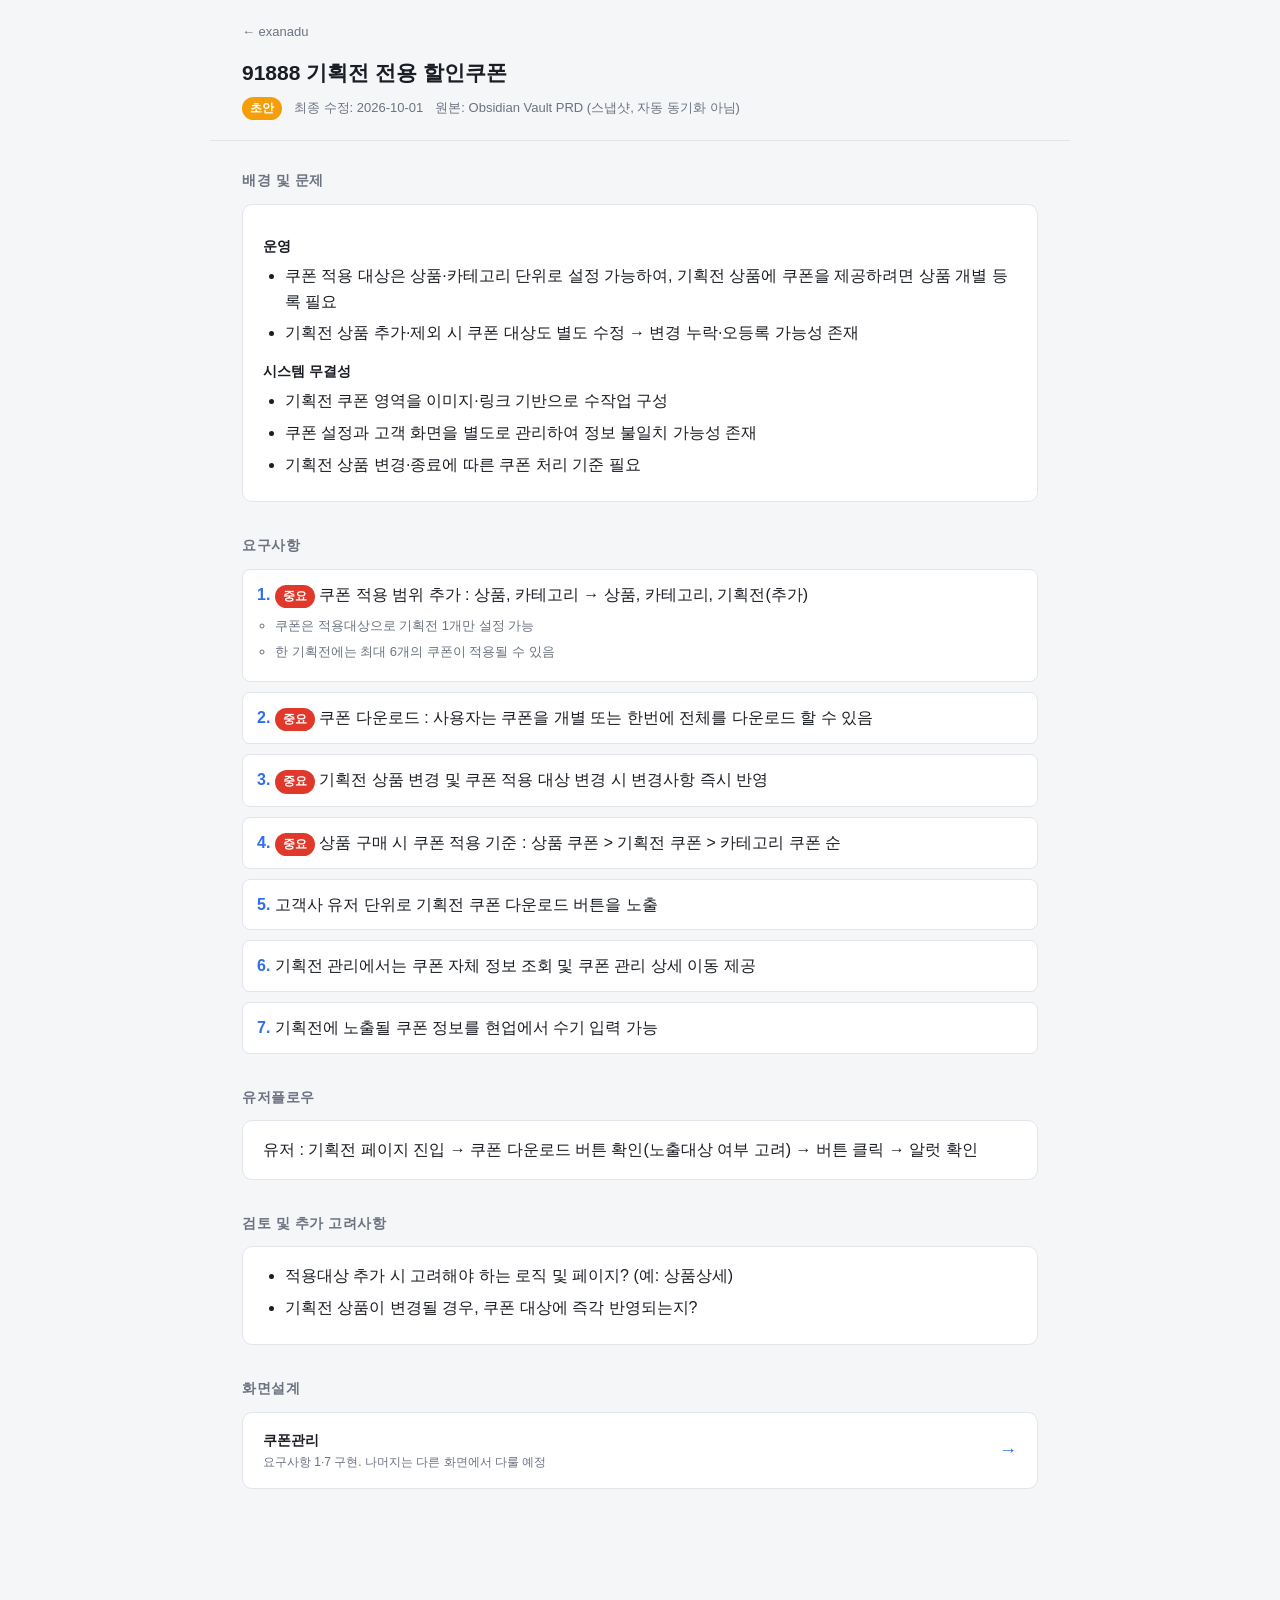
==== commit 71f96151: "Replace PDF print mode with self-contained HTML export Delivery now goes through Redmine as an attac" ====
--- a/91888 기획전 쿠폰/index.html
+++ b/91888 기획전 쿠폰/index.html
@@ -87,9 +87,7 @@
   }
 
   .screens-list { display: flex; flex-direction: column; gap: 10px; }
-  .screens-row { display: flex; align-items: stretch; gap: 10px; }
   .screens-link {
-    flex: 1 1 auto;
     display: flex;
     align-items: center;
     justify-content: space-between;
@@ -106,28 +104,11 @@
   .screens-link .sub { color: var(--sub); font-size: 12px; margin-top: 2px; }
   .screens-link .arrow { color: var(--accent); font-size: 18px; }
 
-  .pdf-btn {
-    flex: 0 0 auto;
-    display: flex;
-    align-items: center;
-    justify-content: center;
-    min-width: 76px;
-    background: var(--card);
-    border: 1px solid var(--line);
-    border-radius: 10px;
-    text-decoration: none;
-    color: var(--sub);
-    font-size: 13px;
-    font-weight: 600;
-    gap: 4px;
-  }
-  .pdf-btn:hover { border-color: var(--accent); color: var(--accent); }
-
 </style>
 </head>
 <body>
 
-<div class="back-bar"><a href="../index.html">← exanadu</a></div>
+<div class="back-bar sb-no-export"><a href="../index.html">← exanadu</a></div>
 
 <header class="doc-head">
   <h1>91888 기획전 전용 할인쿠폰</h1>
@@ -196,16 +177,13 @@
   <section>
     <h2>화면설계</h2>
     <div class="screens-list">
-      <div class="screens-row">
-        <a class="screens-link" href="screens/쿠폰관리.html">
-          <div>
-            <div class="name">쿠폰관리</div>
-            <div class="sub">요구사항 1·7 구현. 나머지는 다른 화면에서 다룰 예정</div>
-          </div>
-          <span class="arrow">→</span>
-        </a>
-        <a class="pdf-btn" href="screens/쿠폰관리.html?print=1" target="_blank" rel="noopener" title="PDF로 다운로드">⬇ PDF</a>
-      </div>
+      <a class="screens-link" href="screens/쿠폰관리.html">
+        <div>
+          <div class="name">쿠폰관리</div>
+          <div class="sub">요구사항 1·7 구현. 나머지는 다른 화면에서 다룰 예정</div>
+        </div>
+        <span class="arrow">→</span>
+      </a>
     </div>
   </section>
 
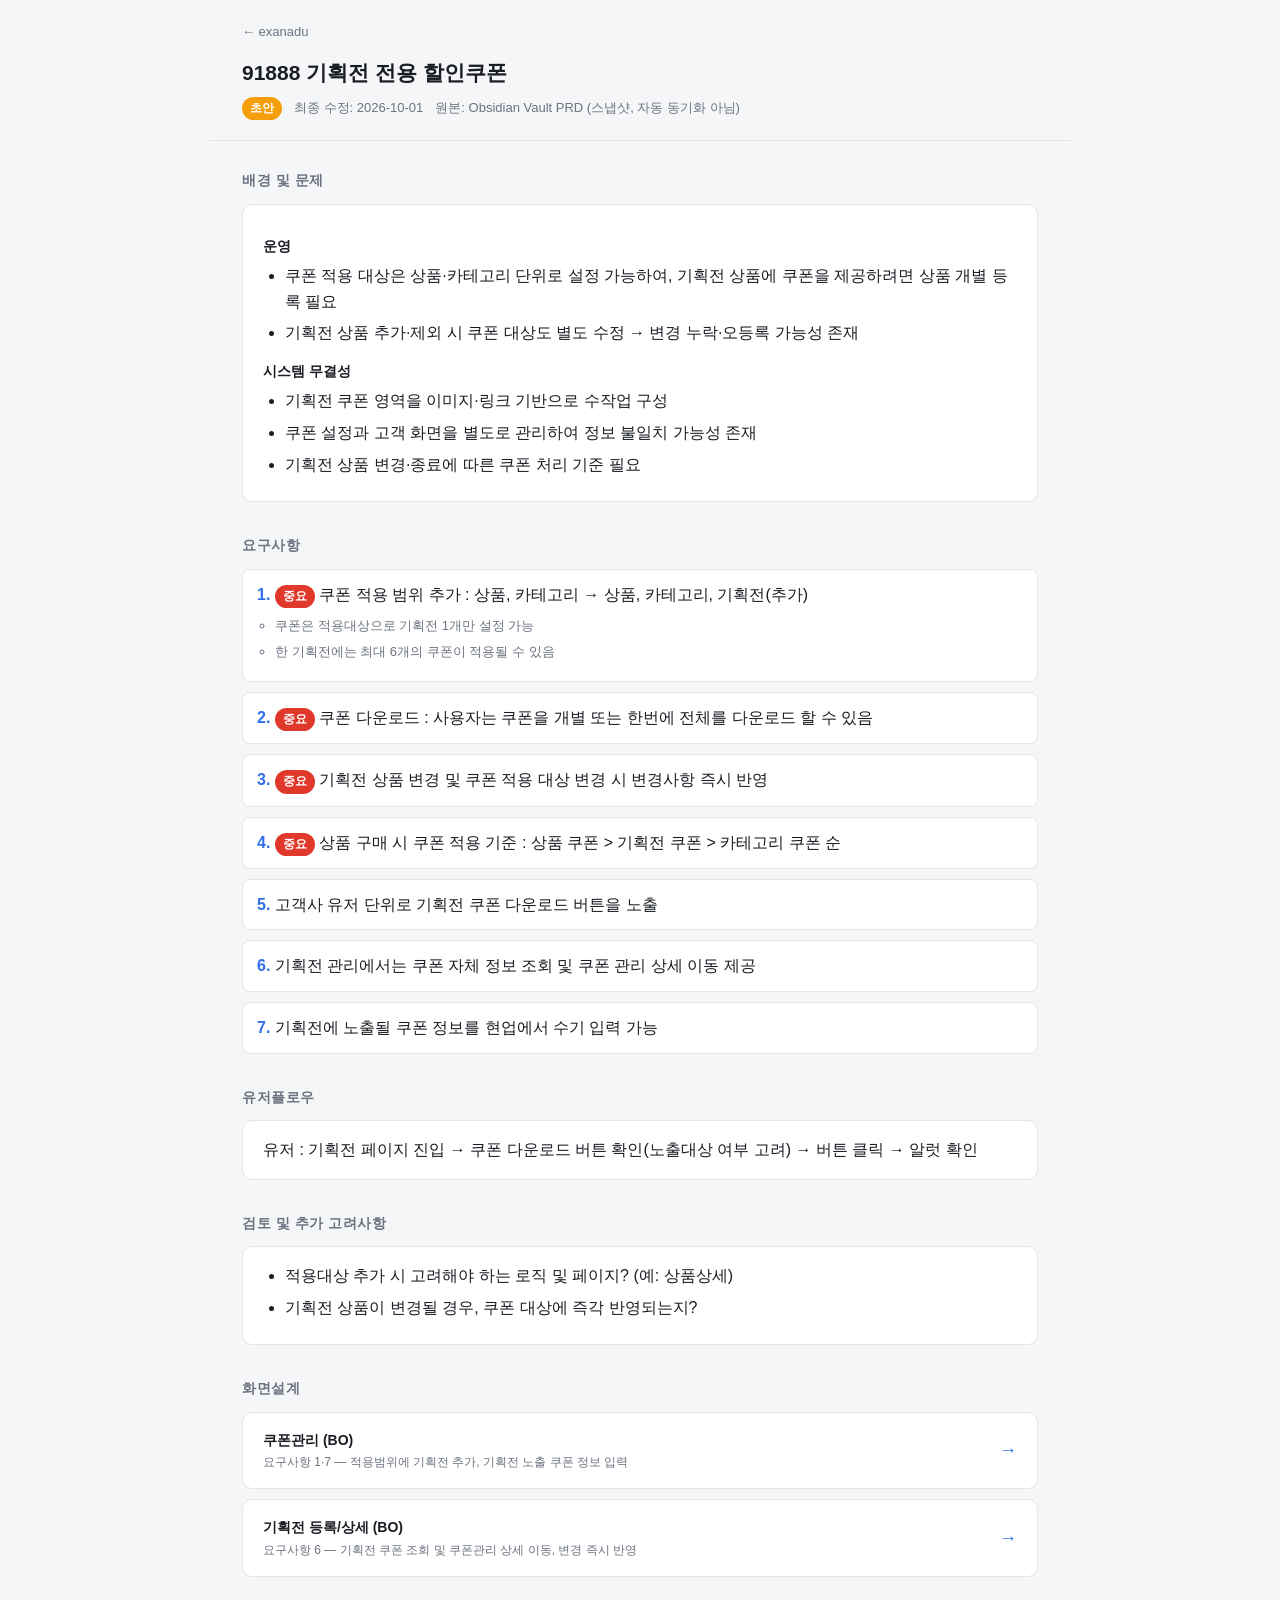
==== commit 59c47ce9: "Add 기획전 등록/상세 (BO) screen with linked coupon section Replicates the admin event detail screen and ad" ====
--- a/91888 기획전 쿠폰/index.html
+++ b/91888 기획전 쿠폰/index.html
@@ -179,11 +179,18 @@
     <div class="screens-list">
       <a class="screens-link" href="screens/쿠폰관리.html">
         <div>
-          <div class="name">쿠폰관리</div>
-          <div class="sub">요구사항 1·7 구현. 나머지는 다른 화면에서 다룰 예정</div>
+          <div class="name">쿠폰관리 (BO)</div>
+          <div class="sub">요구사항 1·7 — 적용범위에 기획전 추가, 기획전 노출 쿠폰 정보 입력</div>
         </div>
         <span class="arrow">→</span>
       </a>
+      <a class="screens-link" href="screens/기획전관리.html">
+        <div>
+          <div class="name">기획전 등록/상세 (BO)</div>
+          <div class="sub">요구사항 6 — 기획전 쿠폰 조회 및 쿠폰관리 상세 이동, 변경 즉시 반영</div>
+        </div>
+        <span class="arrow">→</span>
+      </a>
     </div>
   </section>
 
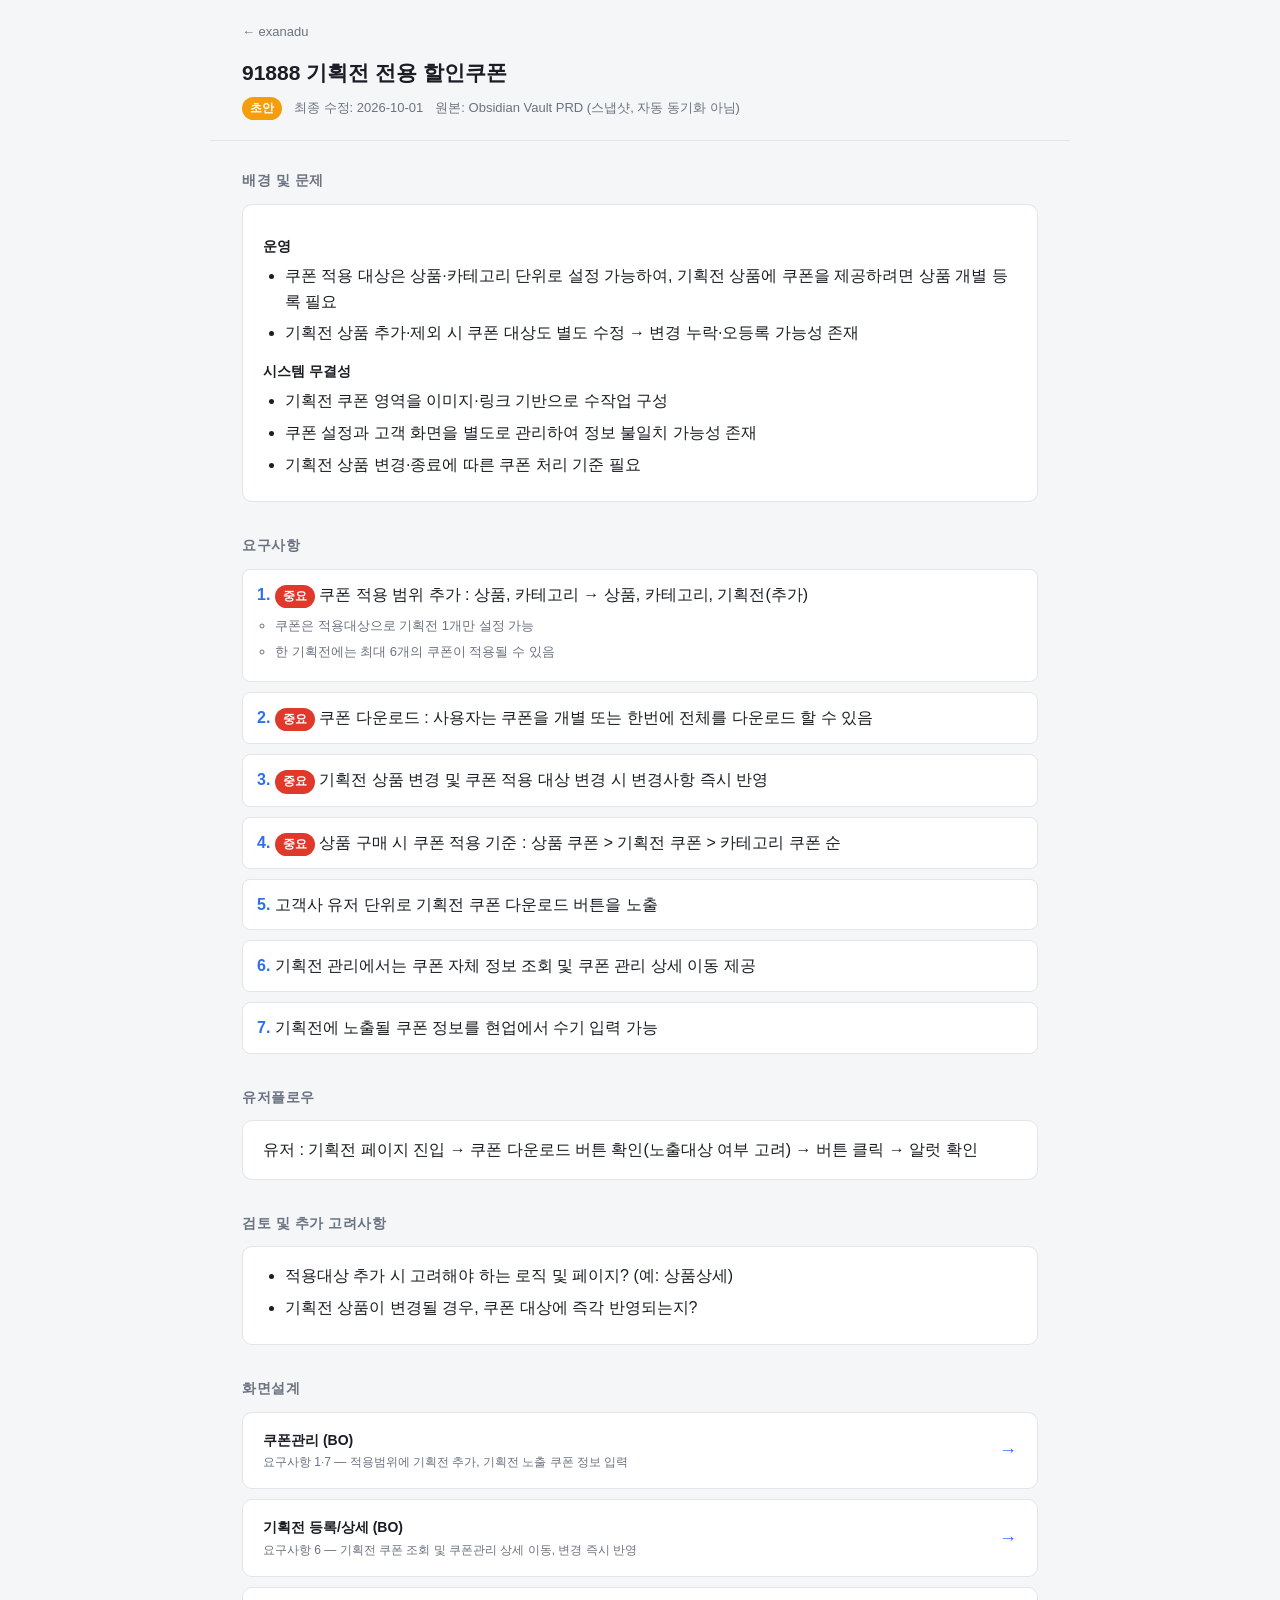
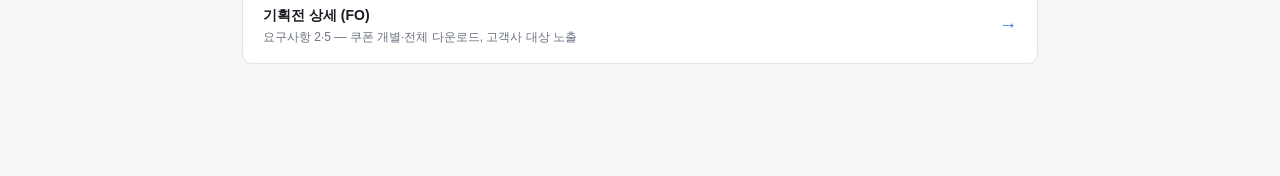
==== commit 7781dda0: "Add 기획전 상세 (FO) screen with coupon download zone Places the coupon zone where it was specified: unde" ====
--- a/91888 기획전 쿠폰/index.html
+++ b/91888 기획전 쿠폰/index.html
@@ -191,6 +191,13 @@
         </div>
         <span class="arrow">→</span>
       </a>
+      <a class="screens-link" href="screens/기획전상세_FO.html">
+        <div>
+          <div class="name">기획전 상세 (FO)</div>
+          <div class="sub">요구사항 2·5 — 쿠폰 개별·전체 다운로드, 고객사 대상 노출</div>
+        </div>
+        <span class="arrow">→</span>
+      </a>
     </div>
   </section>
 
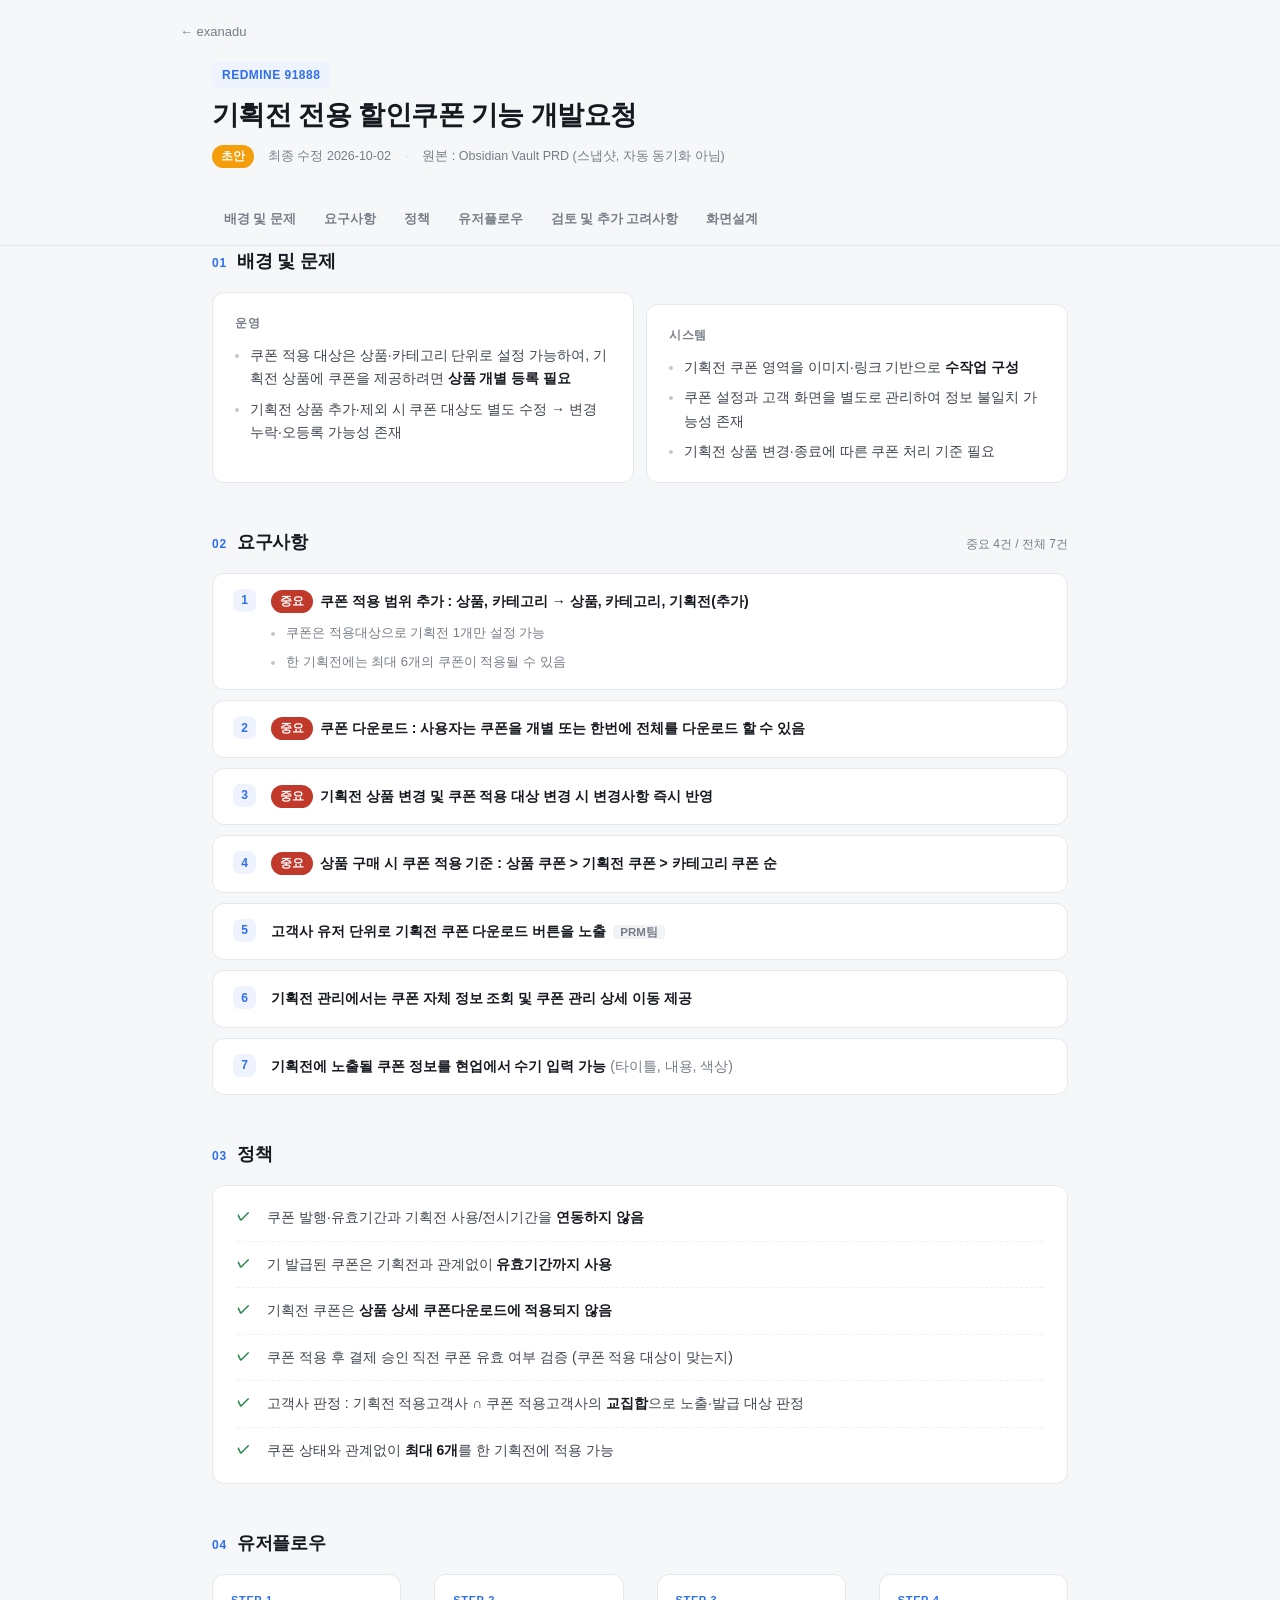
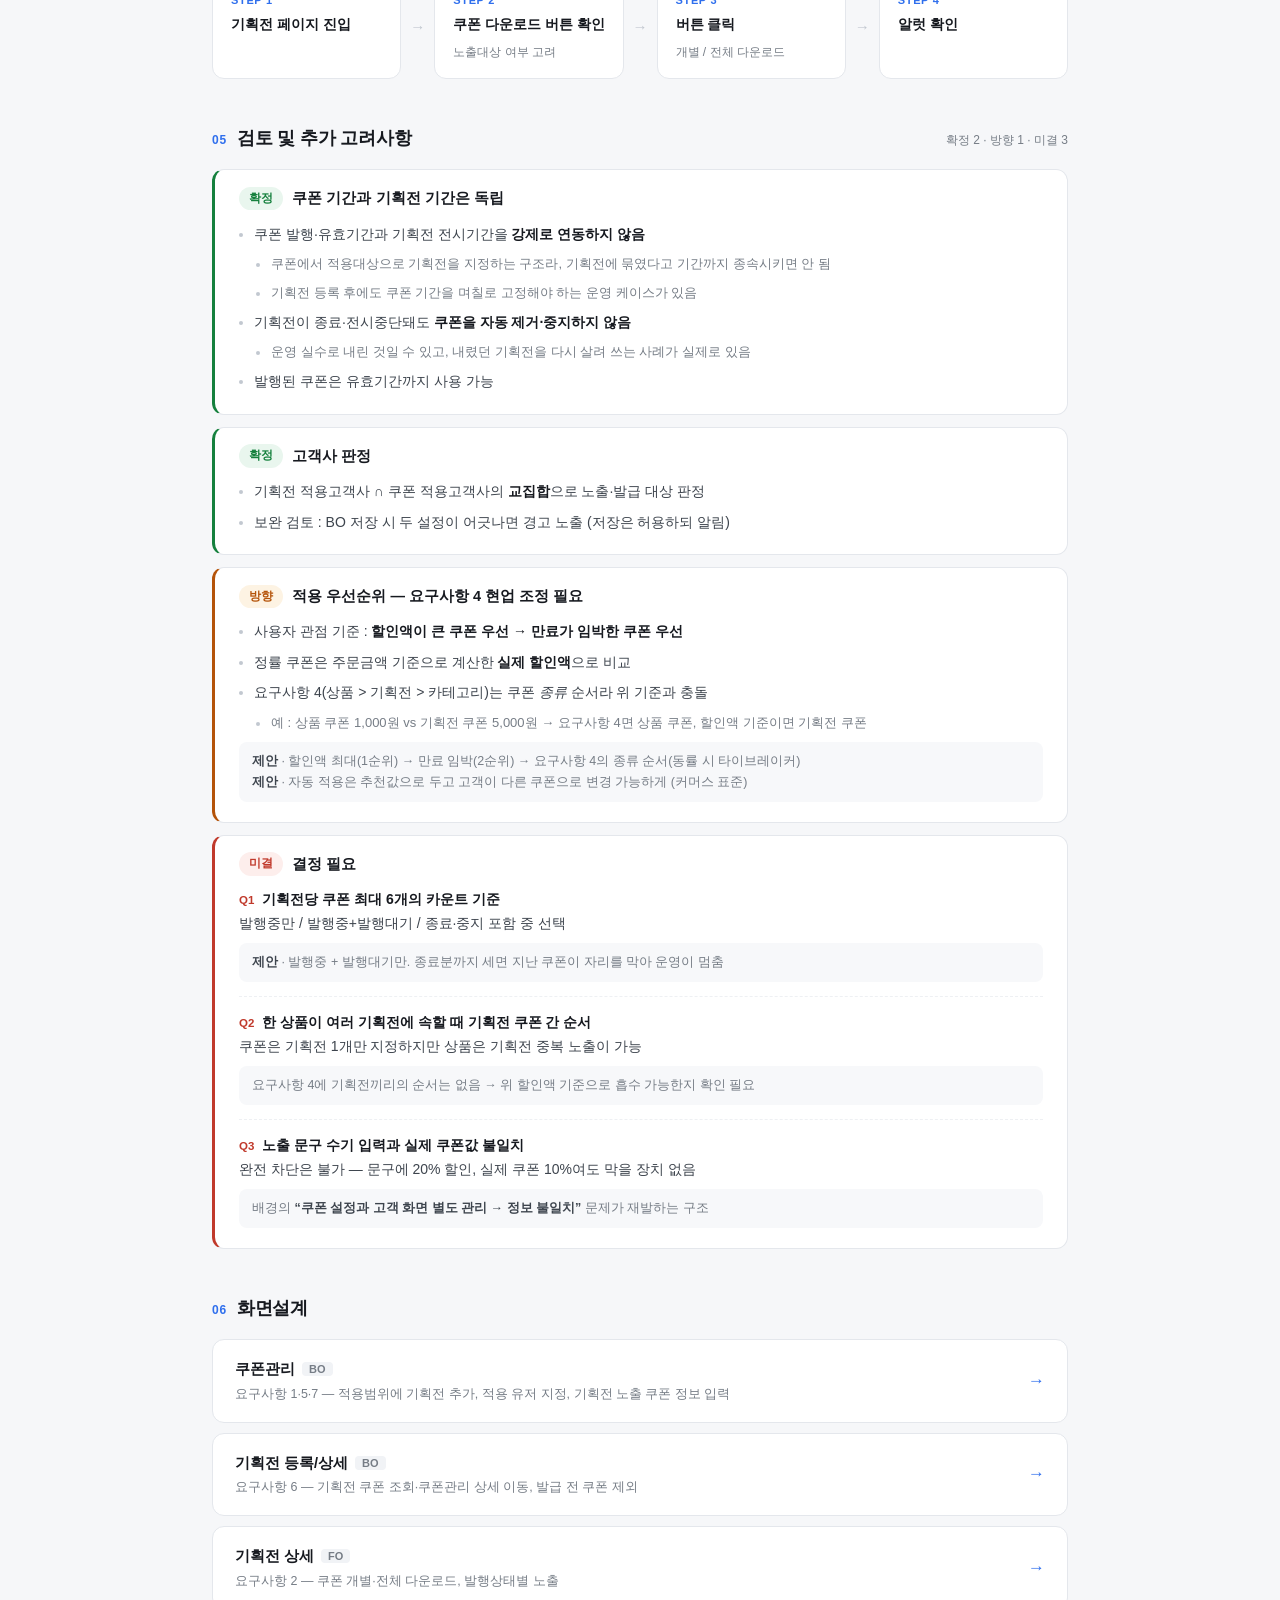
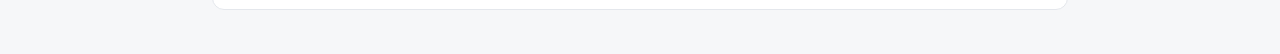
==== commit 801745f7: "Rebuild 91888 project page from the current PRD The page still carried the first PRD draft, missing " ====
--- a/91888 기획전 쿠폰/index.html
+++ b/91888 기획전 쿠폰/index.html
@@ -6,202 +6,446 @@
 <title>91888 기획전 전용 할인쿠폰 — PRD</title>
 <style>
   :root {
-    --ink: #1a1d23;
-    --sub: #6b7280;
-    --line: #e2e5ea;
-    --bg: #f5f6f8;
+    --ink: #16191f;
+    --body: #3d444d;
+    --sub: #767d86;
+    --line: #e4e7ec;
+    --line-soft: #eef0f3;
+    --bg: #f6f7f9;
     --card: #ffffff;
     --accent: #2f6fed;
-    --badge-draft: #f59e0b;
-    --badge-important: #e0392c;
+    --accent-soft: #eef3fd;
+    --ok: #15803d;
+    --ok-bg: #e9f6ee;
+    --warn: #b45309;
+    --warn-bg: #fdf3e3;
+    --open: #c0392b;
+    --open-bg: #fdeeec;
   }
   * { box-sizing: border-box; }
   body {
     margin: 0;
-    font-family: -apple-system, "Segoe UI", "Malgun Gothic", sans-serif;
-    color: var(--ink);
+    font-family: -apple-system, "Segoe UI", "Malgun Gothic", "Noto Sans KR", sans-serif;
+    color: var(--body);
     background: var(--bg);
-    line-height: 1.6;
-  }
-
-  .back-bar { max-width: 860px; margin: 0 auto; padding: 18px 32px 0; }
+    line-height: 1.68;
+    font-size: 14px;
+    -webkit-font-smoothing: antialiased;
+  }
+  .wrap { max-width: 920px; margin: 0 auto; padding: 0 32px; }
+  b, strong { color: var(--ink); font-weight: 700; }
+
+  /* ── 상단 ───────────────────────── */
+  .back-bar { padding: 20px 0 0; }
   .back-bar a {
-    color: var(--sub);
-    text-decoration: none;
-    font-size: 13px;
-    display: inline-flex;
-    align-items: center;
-    gap: 6px;
+    color: var(--sub); text-decoration: none; font-size: 13px;
+    display: inline-flex; align-items: center; gap: 6px;
   }
   .back-bar a:hover { color: var(--accent); }
 
-  header.doc-head {
-    max-width: 860px;
-    margin: 0 auto;
-    padding: 12px 32px 20px;
+  header.doc-head { padding: 18px 0 26px; }
+  .code-chip {
+    display: inline-block; margin-bottom: 10px;
+    background: var(--accent-soft); color: var(--accent);
+    font-size: 12px; font-weight: 800; letter-spacing: .04em;
+    padding: 3px 10px; border-radius: 5px;
+  }
+  header.doc-head h1 { margin: 0 0 12px; font-size: 27px; line-height: 1.3; color: var(--ink); letter-spacing: -.02em; }
+  header.doc-head .meta {
+    display: flex; flex-wrap: wrap; align-items: center; gap: 8px 14px;
+    color: var(--sub); font-size: 12.5px;
+  }
+  .badge {
+    display: inline-flex; align-items: center;
+    padding: 2px 9px; border-radius: 999px;
+    font-size: 11.5px; font-weight: 700; color: #fff; background: #f59e0b;
+  }
+  .badge.important { background: var(--open); }
+  .meta .dot { color: #ccd1d7; }
+
+  /* ── 목차 ───────────────────────── */
+  nav.toc {
+    position: sticky; top: 0; z-index: 10;
+    background: rgba(246, 247, 249, .92);
+    backdrop-filter: blur(6px);
     border-bottom: 1px solid var(--line);
   }
-  header.doc-head h1 { margin: 0 0 8px; font-size: 21px; }
-  header.doc-head .meta { color: var(--sub); font-size: 13px; display: flex; gap: 12px; flex-wrap: wrap; align-items: center; }
-  .badge {
-    display: inline-block;
-    padding: 2px 8px;
-    border-radius: 999px;
-    font-size: 12px;
-    font-weight: 600;
-    color: #fff;
-    background: var(--badge-draft);
-  }
-  .badge.important { background: var(--badge-important); }
-
-  main { max-width: 860px; margin: 0 auto; padding: 28px 32px 80px; }
-  main section { margin-bottom: 32px; }
-  main h2 { font-size: 14px; color: var(--sub); text-transform: uppercase; letter-spacing: .04em; margin: 0 0 12px; }
-  main h3 { font-size: 14px; margin: 14px 0 6px; }
-  main ul, main ol { margin: 0 0 8px; padding-left: 22px; }
-  main li { margin-bottom: 6px; }
-  main li li { font-size: 13px; color: var(--sub); }
-
-  .req-list { list-style: none; padding-left: 0; counter-reset: req; }
-  .req-item {
-    counter-increment: req;
-    background: var(--card);
-    border: 1px solid var(--line);
-    border-radius: 8px;
-    padding: 12px 14px;
-    margin-bottom: 10px;
-  }
-  .req-item::before {
-    content: counter(req) ". ";
-    font-weight: 700;
-    color: var(--accent);
-  }
-  .req-item ul { margin: 8px 0 0; padding-left: 18px; }
-  .req-item ul li { font-size: 13px; color: var(--sub); }
+  nav.toc .wrap { display: flex; gap: 4px; overflow-x: auto; padding-top: 10px; padding-bottom: 10px; }
+  nav.toc a {
+    flex: 0 0 auto;
+    padding: 5px 12px; border-radius: 999px;
+    color: var(--sub); text-decoration: none; font-size: 12.5px; font-weight: 600;
+    white-space: nowrap;
+  }
+  nav.toc a:hover { background: #eceff3; color: var(--ink); }
+
+  /* ── 섹션 공통 ───────────────────────── */
+  main { padding: 34px 0 90px; }
+  section { margin-bottom: 44px; scroll-margin-top: 58px; }
+  .sec-head { display: flex; align-items: baseline; gap: 10px; margin: 0 0 16px; }
+  .sec-head .no {
+    color: var(--accent); font-size: 12px; font-weight: 800;
+    letter-spacing: .06em; padding-top: 2px;
+  }
+  .sec-head h2 { margin: 0; font-size: 18px; color: var(--ink); letter-spacing: -.01em; }
+  .sec-head .hint { margin-left: auto; font-size: 12px; color: var(--sub); }
 
   .card {
     background: var(--card);
     border: 1px solid var(--line);
-    border-radius: 10px;
-    padding: 16px 20px;
-  }
-
+    border-radius: 12px;
+    padding: 20px 24px;
+  }
+  .card + .card { margin-top: 12px; }
+
+  ul.clean { list-style: none; margin: 0; padding: 0; }
+  ul.clean > li { position: relative; padding-left: 15px; margin-bottom: 7px; }
+  ul.clean > li::before {
+    content: ""; position: absolute; left: 0; top: 10px;
+    width: 4px; height: 4px; border-radius: 50%; background: #c2c8d0;
+  }
+  ul.clean > li:last-child { margin-bottom: 0; }
+  ul.clean ul.clean { margin-top: 7px; padding-left: 2px; }
+  ul.clean ul.clean > li { font-size: 13px; color: var(--sub); }
+
+  /* ── 배경 및 문제 ───────────────────────── */
+  .split { display: grid; grid-template-columns: 1fr 1fr; gap: 12px; }
+  .split .card { padding: 18px 22px; }
+  .k-label {
+    display: inline-block; margin-bottom: 10px;
+    font-size: 11.5px; font-weight: 800; letter-spacing: .06em;
+    color: var(--sub); text-transform: uppercase;
+  }
+
+  /* ── 요구사항 ───────────────────────── */
+  .req-list { list-style: none; padding: 0; margin: 0; counter-reset: req; }
+  .req-item {
+    counter-increment: req;
+    position: relative;
+    background: var(--card);
+    border: 1px solid var(--line);
+    border-radius: 12px;
+    padding: 16px 22px 16px 58px;
+    margin-bottom: 10px;
+  }
+  .req-item::before {
+    content: counter(req);
+    position: absolute; left: 20px; top: 15px;
+    width: 23px; height: 23px; border-radius: 7px;
+    background: var(--accent-soft); color: var(--accent);
+    font-size: 12px; font-weight: 800;
+    display: flex; align-items: center; justify-content: center;
+  }
+  .req-item .t { color: var(--ink); font-weight: 600; }
+  .req-item .badge { margin-right: 7px; vertical-align: 1px; }
+  .req-item .owner {
+    margin-left: 7px; font-size: 11.5px; font-weight: 700;
+    color: var(--sub); background: #f1f3f6; padding: 1px 7px; border-radius: 4px;
+  }
+  .req-item ul.clean { margin-top: 9px; }
+  .req-item ul.clean > li { font-size: 13px; color: var(--sub); }
+
+  /* ── 정책 ───────────────────────── */
+  ul.policy { list-style: none; margin: 0; padding: 0; }
+  ul.policy > li {
+    position: relative;
+    padding: 11px 0 11px 30px;
+    border-bottom: 1px dashed var(--line-soft);
+  }
+  ul.policy > li:last-child { border-bottom: none; padding-bottom: 0; }
+  ul.policy > li:first-child { padding-top: 0; }
+  ul.policy > li::before {
+    content: "✓";
+    position: absolute; left: 0; top: 10px;
+    color: var(--ok); font-weight: 800; font-size: 13px;
+  }
+  ul.policy > li:first-child::before { top: -1px; }
+
+  /* ── 유저플로우 ───────────────────────── */
+  .flow { display: flex; align-items: stretch; gap: 0; flex-wrap: wrap; }
+  .flow .step {
+    flex: 1 1 0; min-width: 150px;
+    background: var(--card); border: 1px solid var(--line);
+    border-radius: 12px; padding: 16px 18px;
+    display: flex; flex-direction: column; gap: 5px;
+  }
+  .flow .step .n { font-size: 11px; font-weight: 800; color: var(--accent); letter-spacing: .06em; }
+  .flow .step .d { color: var(--ink); font-weight: 600; font-size: 13.5px; }
+  .flow .step .s { font-size: 12px; color: var(--sub); }
+  .flow .arrow {
+    flex: 0 0 auto; display: flex; align-items: center;
+    padding: 0 9px; color: #c2c8d0; font-size: 15px;
+  }
+
+  /* ── 검토사항 ───────────────────────── */
+  .status {
+    display: inline-flex; align-items: center;
+    padding: 2px 10px; border-radius: 999px;
+    font-size: 11.5px; font-weight: 800; letter-spacing: .02em;
+  }
+  .status.ok { background: var(--ok-bg); color: var(--ok); }
+  .status.dir { background: var(--warn-bg); color: var(--warn); }
+  .status.open { background: var(--open-bg); color: var(--open); }
+
+  .review-card { padding-top: 16px; }
+  .review-card .rc-head { display: flex; align-items: center; gap: 9px; margin-bottom: 12px; }
+  .review-card .rc-head h3 { margin: 0; font-size: 14.5px; color: var(--ink); }
+  .review-card.ok { border-left: 3px solid var(--ok); }
+  .review-card.dir { border-left: 3px solid var(--warn); }
+  .review-card.open { border-left: 3px solid var(--open); }
+
+  .open-list { list-style: none; margin: 0; padding: 0; counter-reset: op; }
+  .open-list > li { counter-increment: op; padding: 14px 0; border-bottom: 1px dashed var(--line-soft); }
+  .open-list > li:last-child { border-bottom: none; padding-bottom: 0; }
+  .open-list > li:first-child { padding-top: 0; }
+  .open-list .q { color: var(--ink); font-weight: 700; }
+  .open-list .q::before {
+    content: "Q" counter(op);
+    display: inline-block; margin-right: 8px;
+    color: var(--open); font-size: 11.5px; font-weight: 800;
+  }
+  .suggest {
+    margin-top: 8px; padding: 9px 13px;
+    background: #f7f8fa; border-radius: 8px;
+    font-size: 12.5px; color: var(--sub);
+  }
+  .suggest b { color: var(--body); }
+
+  /* ── 화면설계 ───────────────────────── */
   .screens-list { display: flex; flex-direction: column; gap: 10px; }
   .screens-link {
-    display: flex;
-    align-items: center;
-    justify-content: space-between;
-    gap: 16px;
-    background: var(--card);
-    border: 1px solid var(--line);
-    border-radius: 10px;
-    padding: 16px 20px;
-    text-decoration: none;
-    color: inherit;
-  }
-  .screens-link:hover { border-color: var(--accent); }
-  .screens-link .name { font-weight: 700; font-size: 14px; }
-  .screens-link .sub { color: var(--sub); font-size: 12px; margin-top: 2px; }
-  .screens-link .arrow { color: var(--accent); font-size: 18px; }
-
+    display: flex; align-items: center; justify-content: space-between; gap: 16px;
+    background: var(--card); border: 1px solid var(--line); border-radius: 12px;
+    padding: 17px 22px; text-decoration: none; color: inherit;
+    transition: border-color .14s ease, transform .14s ease;
+  }
+  .screens-link:hover { border-color: var(--accent); transform: translateY(-1px); }
+  .screens-link .name { font-weight: 700; font-size: 14.5px; color: var(--ink); }
+  .screens-link .name .tag {
+    margin-left: 7px; font-size: 11px; font-weight: 700;
+    color: var(--sub); background: #f1f3f6; padding: 1px 7px; border-radius: 4px;
+    vertical-align: 1px;
+  }
+  .screens-link .sub { color: var(--sub); font-size: 12.5px; margin-top: 2px; }
+  .screens-link .arrow { color: var(--accent); font-size: 17px; flex: 0 0 auto; }
+
+  @media (max-width: 760px) {
+    .wrap { padding: 0 20px; }
+    .split { grid-template-columns: 1fr; }
+    .flow .arrow { display: none; }
+  }
 </style>
 </head>
 <body>
 
-<div class="back-bar sb-no-export"><a href="../index.html">← exanadu</a></div>
+<div class="wrap back-bar sb-no-export"><a href="../index.html">← exanadu</a></div>
 
 <header class="doc-head">
-  <h1>91888 기획전 전용 할인쿠폰</h1>
-  <div class="meta">
-    <span class="badge">초안</span>
-    <span>최종 수정: 2026-10-01</span>
-    <span>원본: Obsidian Vault PRD (스냅샷, 자동 동기화 아님)</span>
+  <div class="wrap">
+    <span class="code-chip">REDMINE 91888</span>
+    <h1>기획전 전용 할인쿠폰 기능 개발요청</h1>
+    <div class="meta">
+      <span class="badge">초안</span>
+      <span>최종 수정 2026-10-02</span>
+      <span class="dot">·</span>
+      <span>원본 : Obsidian Vault PRD (스냅샷, 자동 동기화 아님)</span>
+    </div>
   </div>
 </header>
 
-<main>
-
-  <section>
-    <h2>배경 및 문제</h2>
-    <div class="card">
-      <h3>운영</h3>
-      <ul>
-        <li>쿠폰 적용 대상은 상품·카테고리 단위로 설정 가능하여, 기획전 상품에 쿠폰을 제공하려면 상품 개별 등록 필요</li>
-        <li>기획전 상품 추가·제외 시 쿠폰 대상도 별도 수정 → 변경 누락·오등록 가능성 존재</li>
-      </ul>
-      <h3>시스템 무결성</h3>
-      <ul>
-        <li>기획전 쿠폰 영역을 이미지·링크 기반으로 수작업 구성</li>
-        <li>쿠폰 설정과 고객 화면을 별도로 관리하여 정보 불일치 가능성 존재</li>
-        <li>기획전 상품 변경·종료에 따른 쿠폰 처리 기준 필요</li>
-      </ul>
-    </div>
-  </section>
-
-  <section>
-    <h2>요구사항</h2>
+<nav class="toc">
+  <div class="wrap">
+    <a href="#bg">배경 및 문제</a>
+    <a href="#req">요구사항</a>
+    <a href="#policy">정책</a>
+    <a href="#flow">유저플로우</a>
+    <a href="#review">검토 및 추가 고려사항</a>
+    <a href="#screens">화면설계</a>
+  </div>
+</nav>
+
+<main class="wrap">
+
+  <section id="bg">
+    <div class="sec-head"><span class="no">01</span><h2>배경 및 문제</h2></div>
+    <div class="split">
+      <div class="card">
+        <span class="k-label">운영</span>
+        <ul class="clean">
+          <li>쿠폰 적용 대상은 상품·카테고리 단위로 설정 가능하여, 기획전 상품에 쿠폰을 제공하려면 <b>상품 개별 등록 필요</b></li>
+          <li>기획전 상품 추가·제외 시 쿠폰 대상도 별도 수정 → 변경 누락·오등록 가능성 존재</li>
+        </ul>
+      </div>
+      <div class="card">
+        <span class="k-label">시스템</span>
+        <ul class="clean">
+          <li>기획전 쿠폰 영역을 이미지·링크 기반으로 <b>수작업 구성</b></li>
+          <li>쿠폰 설정과 고객 화면을 별도로 관리하여 정보 불일치 가능성 존재</li>
+          <li>기획전 상품 변경·종료에 따른 쿠폰 처리 기준 필요</li>
+        </ul>
+      </div>
+    </div>
+  </section>
+
+  <section id="req">
+    <div class="sec-head">
+      <span class="no">02</span><h2>요구사항</h2>
+      <span class="hint">중요 4건 / 전체 7건</span>
+    </div>
     <ol class="req-list">
       <li class="req-item">
-        <span class="badge important">중요</span> 쿠폰 적용 범위 추가 : 상품, 카테고리 → 상품, 카테고리, 기획전(추가)
-        <ul>
+        <div class="t"><span class="badge important">중요</span>쿠폰 적용 범위 추가 : 상품, 카테고리 → 상품, 카테고리, <b>기획전</b>(추가)</div>
+        <ul class="clean">
           <li>쿠폰은 적용대상으로 기획전 1개만 설정 가능</li>
           <li>한 기획전에는 최대 6개의 쿠폰이 적용될 수 있음</li>
         </ul>
       </li>
-      <li class="req-item"><span class="badge important">중요</span> 쿠폰 다운로드 : 사용자는 쿠폰을 개별 또는 한번에 전체를 다운로드 할 수 있음</li>
-      <li class="req-item"><span class="badge important">중요</span> 기획전 상품 변경 및 쿠폰 적용 대상 변경 시 변경사항 즉시 반영</li>
-      <li class="req-item"><span class="badge important">중요</span> 상품 구매 시 쿠폰 적용 기준 : 상품 쿠폰 &gt; 기획전 쿠폰 &gt; 카테고리 쿠폰 순</li>
-      <li class="req-item">고객사 유저 단위로 기획전 쿠폰 다운로드 버튼을 노출</li>
-      <li class="req-item">기획전 관리에서는 쿠폰 자체 정보 조회 및 쿠폰 관리 상세 이동 제공</li>
-      <li class="req-item">기획전에 노출될 쿠폰 정보를 현업에서 수기 입력 가능</li>
+      <li class="req-item">
+        <div class="t"><span class="badge important">중요</span>쿠폰 다운로드 : 사용자는 쿠폰을 <b>개별 또는 한번에 전체</b>를 다운로드 할 수 있음</div>
+      </li>
+      <li class="req-item">
+        <div class="t"><span class="badge important">중요</span>기획전 상품 변경 및 쿠폰 적용 대상 변경 시 변경사항 <b>즉시 반영</b></div>
+      </li>
+      <li class="req-item">
+        <div class="t"><span class="badge important">중요</span>상품 구매 시 쿠폰 적용 기준 : 상품 쿠폰 &gt; 기획전 쿠폰 &gt; 카테고리 쿠폰 순</div>
+      </li>
+      <li class="req-item">
+        <div class="t">고객사 유저 단위로 기획전 쿠폰 다운로드 버튼을 노출<span class="owner">PRM팀</span></div>
+      </li>
+      <li class="req-item">
+        <div class="t">기획전 관리에서는 쿠폰 자체 정보 조회 및 쿠폰 관리 상세 이동 제공</div>
+      </li>
+      <li class="req-item">
+        <div class="t">기획전에 노출될 쿠폰 정보를 현업에서 수기 입력 가능 <span style="color:var(--sub);font-weight:400">(타이틀, 내용, 색상)</span></div>
+      </li>
     </ol>
   </section>
 
-  <section>
-    <h2>유저플로우</h2>
+  <section id="policy">
+    <div class="sec-head"><span class="no">03</span><h2>정책</h2></div>
     <div class="card">
-      유저 : 기획전 페이지 진입 → 쿠폰 다운로드 버튼 확인(노출대상 여부 고려) → 버튼 클릭 → 알럿 확인
-    </div>
-  </section>
-
-  <section>
-    <h2>검토 및 추가 고려사항</h2>
-    <div class="card">
-      <ul>
-        <li>적용대상 추가 시 고려해야 하는 로직 및 페이지? (예: 상품상세)</li>
-        <li>기획전 상품이 변경될 경우, 쿠폰 대상에 즉각 반영되는지?</li>
+      <ul class="policy">
+        <li>쿠폰 발행·유효기간과 기획전 사용/전시기간을 <b>연동하지 않음</b></li>
+        <li>기 발급된 쿠폰은 기획전과 관계없이 <b>유효기간까지 사용</b></li>
+        <li>기획전 쿠폰은 <b>상품 상세 쿠폰다운로드에 적용되지 않음</b></li>
+        <li>쿠폰 적용 후 결제 승인 직전 쿠폰 유효 여부 검증 (쿠폰 적용 대상이 맞는지)</li>
+        <li>고객사 판정 : 기획전 적용고객사 ∩ 쿠폰 적용고객사의 <b>교집합</b>으로 노출·발급 대상 판정</li>
+        <li>쿠폰 상태와 관계없이 <b>최대 6개</b>를 한 기획전에 적용 가능</li>
       </ul>
     </div>
   </section>
 
-  <section>
-    <h2>화면설계</h2>
+  <section id="flow">
+    <div class="sec-head"><span class="no">04</span><h2>유저플로우</h2></div>
+    <div class="flow">
+      <div class="step"><span class="n">STEP 1</span><span class="d">기획전 페이지 진입</span></div>
+      <div class="arrow">→</div>
+      <div class="step"><span class="n">STEP 2</span><span class="d">쿠폰 다운로드 버튼 확인</span><span class="s">노출대상 여부 고려</span></div>
+      <div class="arrow">→</div>
+      <div class="step"><span class="n">STEP 3</span><span class="d">버튼 클릭</span><span class="s">개별 / 전체 다운로드</span></div>
+      <div class="arrow">→</div>
+      <div class="step"><span class="n">STEP 4</span><span class="d">알럿 확인</span></div>
+    </div>
+  </section>
+
+  <section id="review">
+    <div class="sec-head">
+      <span class="no">05</span><h2>검토 및 추가 고려사항</h2>
+      <span class="hint">확정 2 · 방향 1 · 미결 3</span>
+    </div>
+
+    <div class="card review-card ok">
+      <div class="rc-head"><span class="status ok">확정</span><h3>쿠폰 기간과 기획전 기간은 독립</h3></div>
+      <ul class="clean">
+        <li>쿠폰 발행·유효기간과 기획전 전시기간을 <b>강제로 연동하지 않음</b>
+          <ul class="clean">
+            <li>쿠폰에서 적용대상으로 기획전을 지정하는 구조라, 기획전에 묶였다고 기간까지 종속시키면 안 됨</li>
+            <li>기획전 등록 후에도 쿠폰 기간을 며칠로 고정해야 하는 운영 케이스가 있음</li>
+          </ul>
+        </li>
+        <li>기획전이 종료·전시중단돼도 <b>쿠폰을 자동 제거·중지하지 않음</b>
+          <ul class="clean">
+            <li>운영 실수로 내린 것일 수 있고, 내렸던 기획전을 다시 살려 쓰는 사례가 실제로 있음</li>
+          </ul>
+        </li>
+        <li>발행된 쿠폰은 유효기간까지 사용 가능</li>
+      </ul>
+    </div>
+
+    <div class="card review-card ok">
+      <div class="rc-head"><span class="status ok">확정</span><h3>고객사 판정</h3></div>
+      <ul class="clean">
+        <li>기획전 적용고객사 ∩ 쿠폰 적용고객사의 <b>교집합</b>으로 노출·발급 대상 판정</li>
+        <li>보완 검토 : BO 저장 시 두 설정이 어긋나면 경고 노출 (저장은 허용하되 알림)</li>
+      </ul>
+    </div>
+
+    <div class="card review-card dir">
+      <div class="rc-head"><span class="status dir">방향</span><h3>적용 우선순위 — 요구사항 4 현업 조정 필요</h3></div>
+      <ul class="clean">
+        <li>사용자 관점 기준 : <b>할인액이 큰 쿠폰 우선 → 만료가 임박한 쿠폰 우선</b></li>
+        <li>정률 쿠폰은 주문금액 기준으로 계산한 <b>실제 할인액</b>으로 비교</li>
+        <li>요구사항 4(상품 &gt; 기획전 &gt; 카테고리)는 쿠폰 <i>종류</i> 순서라 위 기준과 충돌
+          <ul class="clean">
+            <li>예 : 상품 쿠폰 1,000원 vs 기획전 쿠폰 5,000원 → 요구사항 4면 상품 쿠폰, 할인액 기준이면 기획전 쿠폰</li>
+          </ul>
+        </li>
+      </ul>
+      <div class="suggest">
+        <b>제안</b> · 할인액 최대(1순위) → 만료 임박(2순위) → 요구사항 4의 종류 순서(동률 시 타이브레이커)<br>
+        <b>제안</b> · 자동 적용은 추천값으로 두고 고객이 다른 쿠폰으로 변경 가능하게 (커머스 표준)
+      </div>
+    </div>
+
+    <div class="card review-card open">
+      <div class="rc-head"><span class="status open">미결</span><h3>결정 필요</h3></div>
+      <ol class="open-list">
+        <li>
+          <div class="q">기획전당 쿠폰 최대 6개의 카운트 기준</div>
+          <div>발행중만 / 발행중+발행대기 / 종료·중지 포함 중 선택</div>
+          <div class="suggest"><b>제안</b> · 발행중 + 발행대기만. 종료분까지 세면 지난 쿠폰이 자리를 막아 운영이 멈춤</div>
+        </li>
+        <li>
+          <div class="q">한 상품이 여러 기획전에 속할 때 기획전 쿠폰 간 순서</div>
+          <div>쿠폰은 기획전 1개만 지정하지만 상품은 기획전 중복 노출이 가능</div>
+          <div class="suggest">요구사항 4에 기획전끼리의 순서는 없음 → 위 할인액 기준으로 흡수 가능한지 확인 필요</div>
+        </li>
+        <li>
+          <div class="q">노출 문구 수기 입력과 실제 쿠폰값 불일치</div>
+          <div>완전 차단은 불가 — 문구에 20% 할인, 실제 쿠폰 10%여도 막을 장치 없음</div>
+          <div class="suggest">배경의 <b>“쿠폰 설정과 고객 화면 별도 관리 → 정보 불일치”</b> 문제가 재발하는 구조</div>
+        </li>
+      </ol>
+    </div>
+  </section>
+
+  <section id="screens">
+    <div class="sec-head"><span class="no">06</span><h2>화면설계</h2></div>
     <div class="screens-list">
       <a class="screens-link" href="screens/쿠폰관리.html">
         <div>
-          <div class="name">쿠폰관리 (BO)</div>
-          <div class="sub">요구사항 1·7 — 적용범위에 기획전 추가, 기획전 노출 쿠폰 정보 입력</div>
+          <div class="name">쿠폰관리<span class="tag">BO</span></div>
+          <div class="sub">요구사항 1·5·7 — 적용범위에 기획전 추가, 적용 유저 지정, 기획전 노출 쿠폰 정보 입력</div>
         </div>
         <span class="arrow">→</span>
       </a>
       <a class="screens-link" href="screens/기획전관리.html">
         <div>
-          <div class="name">기획전 등록/상세 (BO)</div>
-          <div class="sub">요구사항 6 — 기획전 쿠폰 조회 및 쿠폰관리 상세 이동, 변경 즉시 반영</div>
+          <div class="name">기획전 등록/상세<span class="tag">BO</span></div>
+          <div class="sub">요구사항 6 — 기획전 쿠폰 조회·쿠폰관리 상세 이동, 발급 전 쿠폰 제외</div>
         </div>
         <span class="arrow">→</span>
       </a>
       <a class="screens-link" href="screens/기획전상세_FO.html">
         <div>
-          <div class="name">기획전 상세 (FO)</div>
-          <div class="sub">요구사항 2·5 — 쿠폰 개별·전체 다운로드, 고객사 대상 노출</div>
+          <div class="name">기획전 상세<span class="tag">FO</span></div>
+          <div class="sub">요구사항 2 — 쿠폰 개별·전체 다운로드, 발행상태별 노출</div>
         </div>
         <span class="arrow">→</span>
       </a>
     </div>
   </section>
 
-
 </main>
 
 </body>
